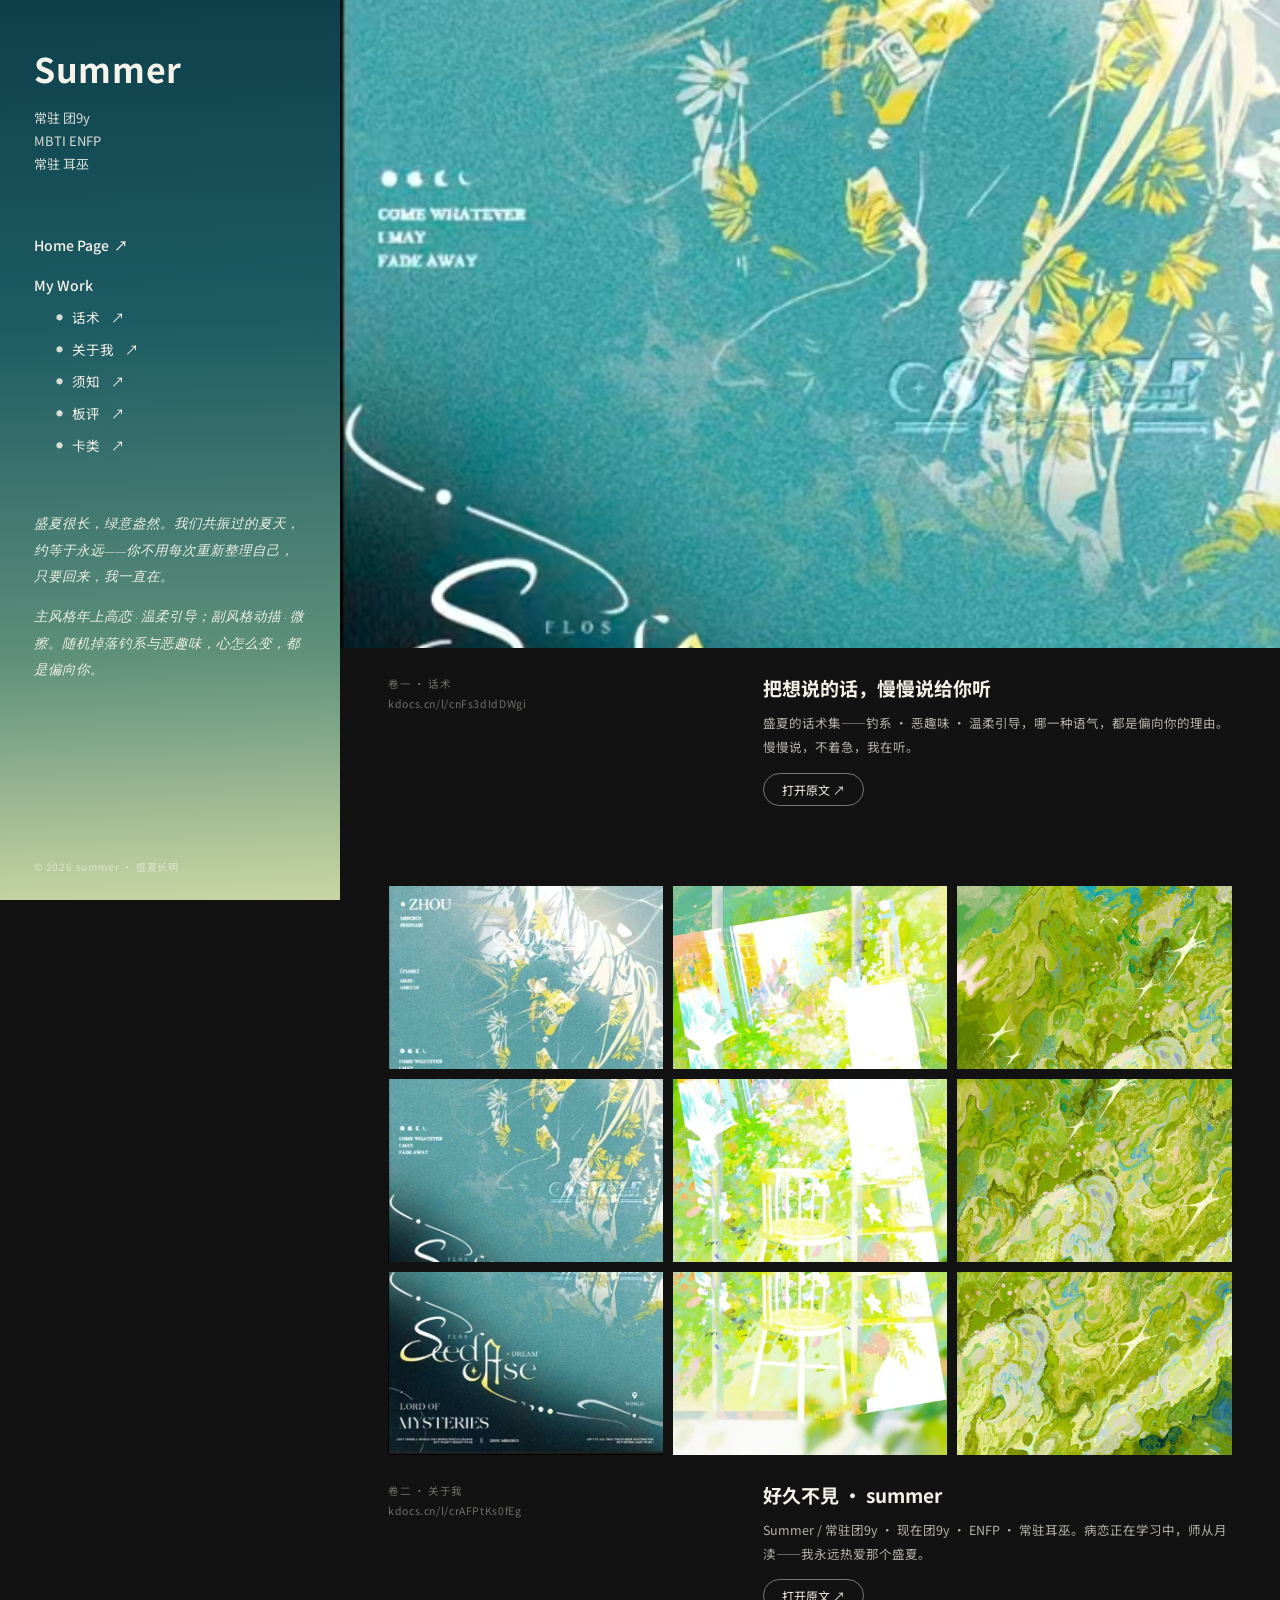
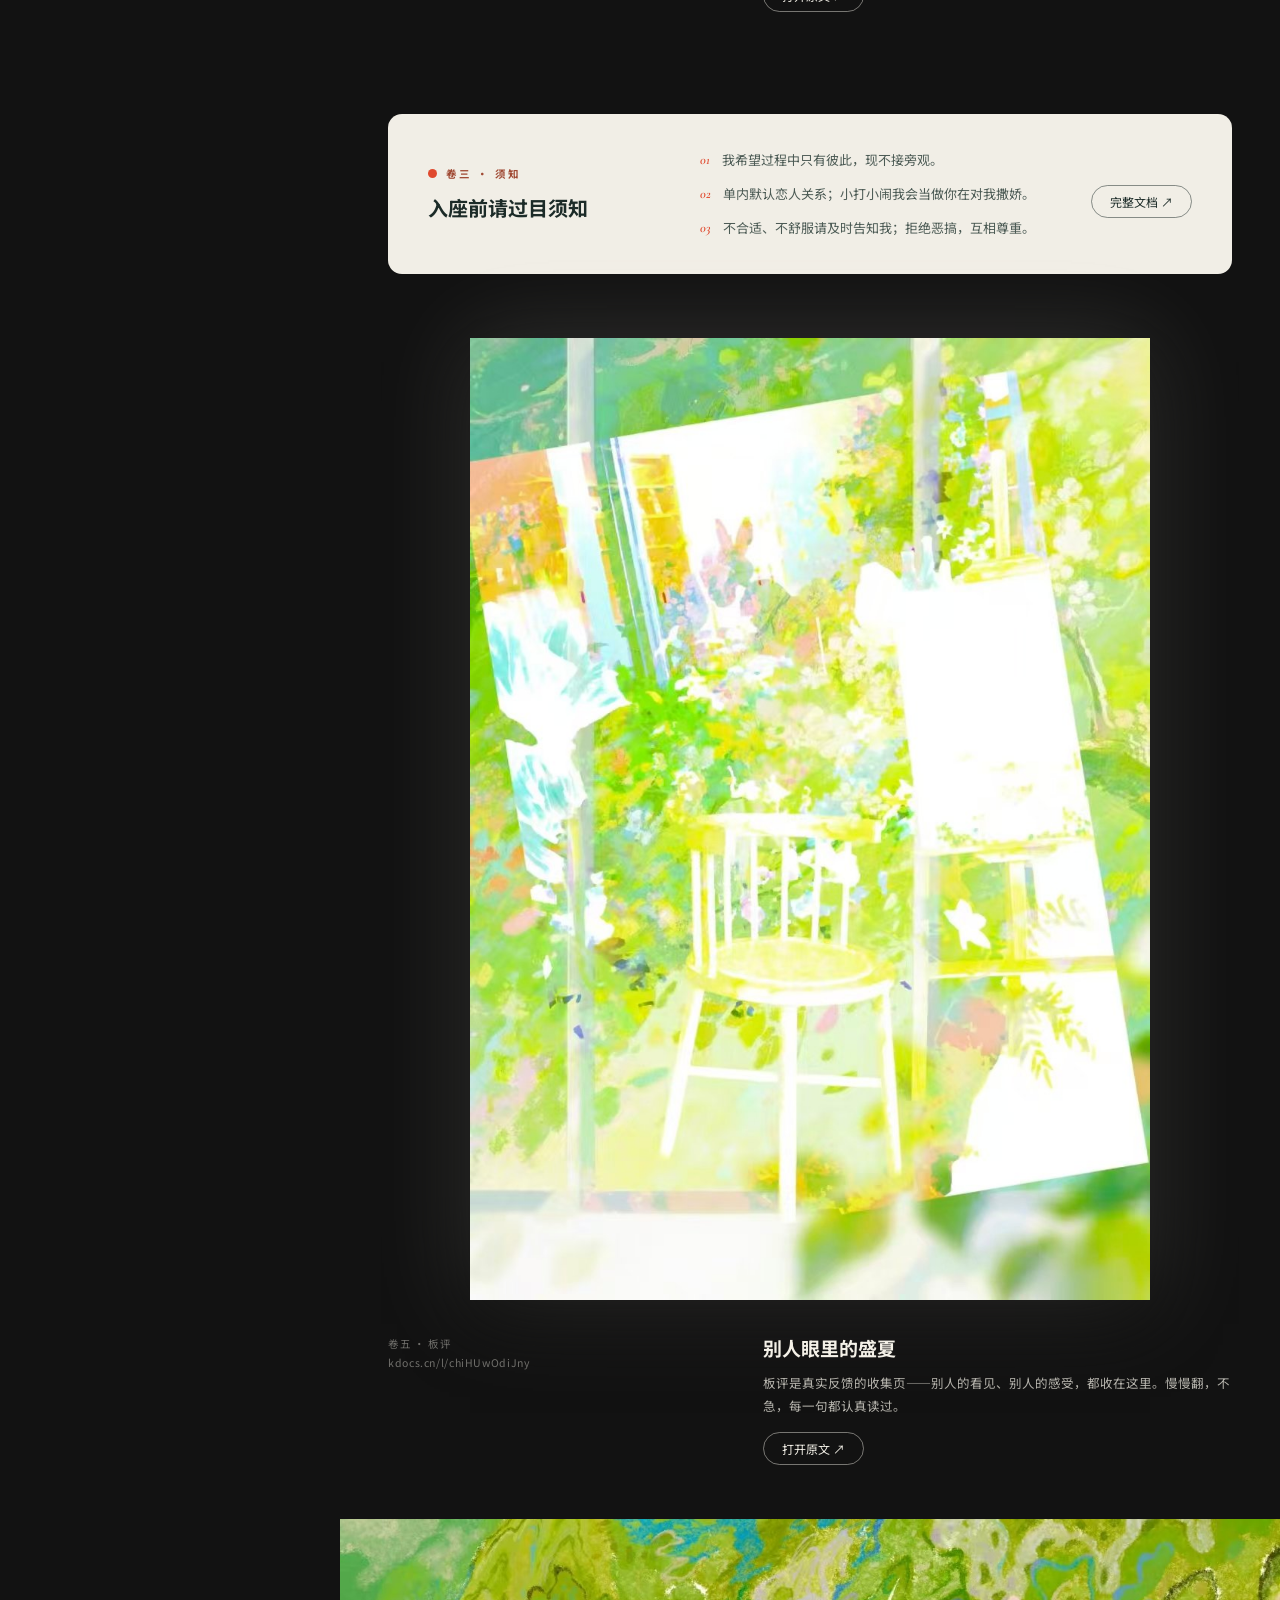
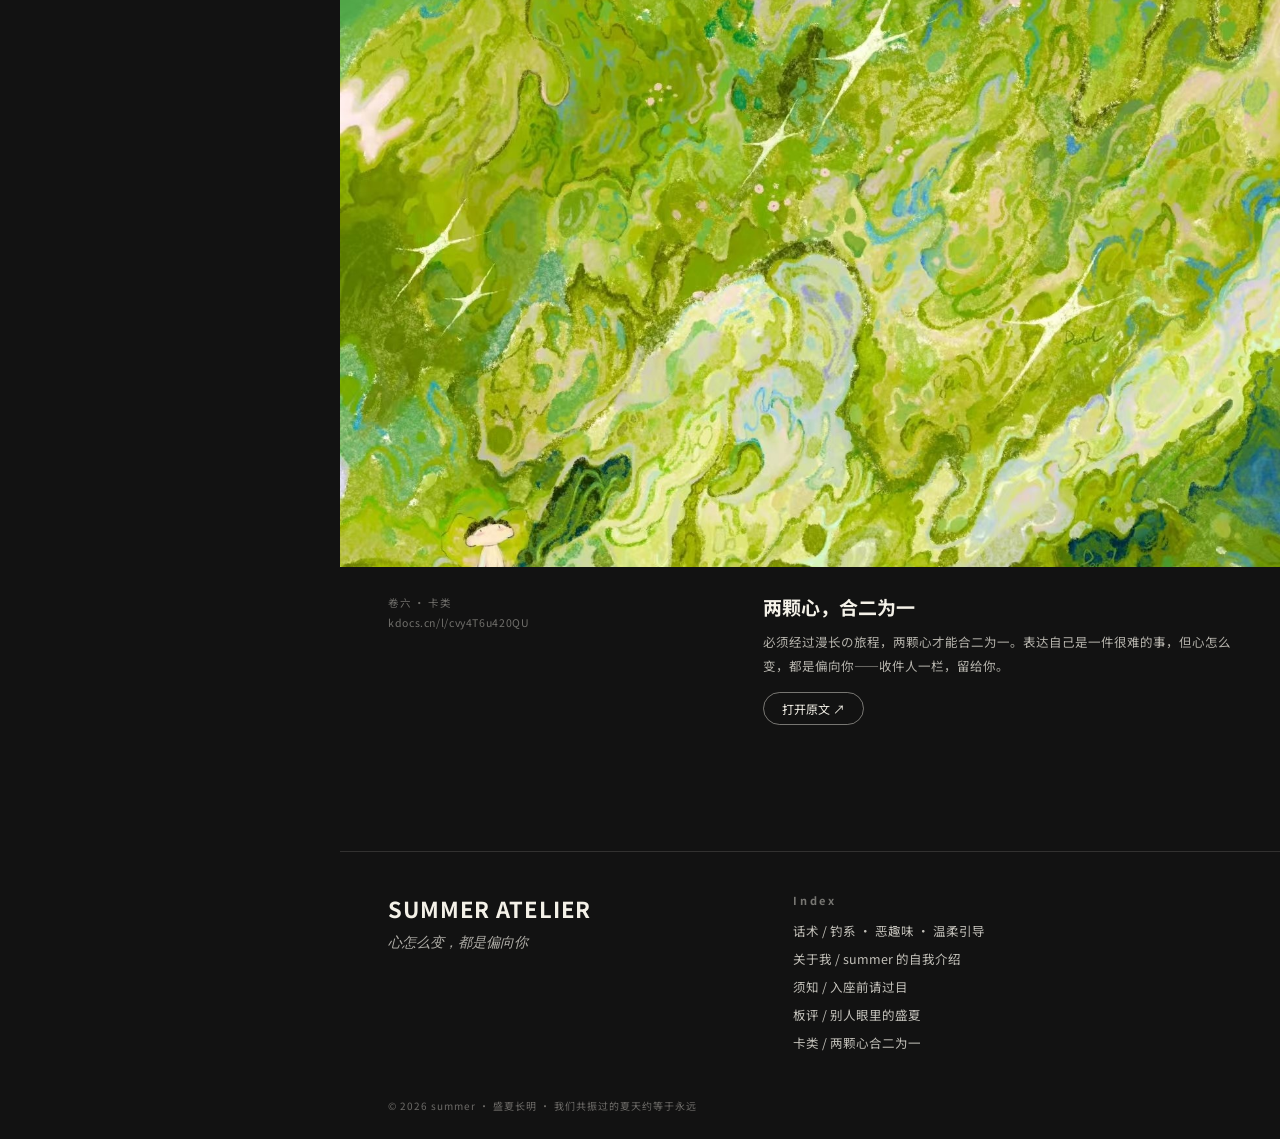
==== index.html @ 520aba04 "Summer Atelier 初版：参考 Leyang Zhang 作品集排版（渐变侧栏+My Work菜单+斜体自述 / 右侧全幅卷章+九宫网格+须知横幅+Index页脚），内容与图片沿用 summ" ====
<!DOCTYPE html>
<html lang="zh-CN">
<head>
<meta charset="UTF-8">
<meta name="viewport" content="width=device-width, initial-scale=1.0">
<title>Summer Atelier · 盛夏档案</title>
<meta name="description" content="summer 的盛夏档案 — 心怎么变，都是偏向你。我们共振过的夏天约等于永远。">
<link rel="preconnect" href="https://fonts.googleapis.com">
<link rel="preconnect" href="https://fonts.gstatic.com" crossorigin>
<link href="https://fonts.googleapis.com/css2?family=Cormorant+Garamond:ital,wght@0,500;0,600;1,500;1,600&family=Noto+Sans+SC:wght@400;500;700&display=swap" rel="stylesheet">
<link rel="icon" href="data:image/svg+xml,%3Csvg xmlns='http://www.w3.org/2000/svg' viewBox='0 0 64 64'%3E%3Crect width='64' height='64' rx='14' fill='%230d3f4a'/%3E%3Ctext x='32' y='44' font-family='Georgia' font-style='italic' font-size='34' fill='%23f4f1e8' text-anchor='middle'%3ES%3C/text%3E%3C/svg%3E">
<link rel="stylesheet" href="assets/style.css">
</head>
<body id="top">

  <!-- ══ 左侧渐变侧栏 ══ -->
  <aside class="side">
    <div class="side-top">
      <h1 class="name">Summer</h1>
      <p class="roles">常驻 团9y<br>MBTI ENFP<br>常驻 耳巫</p>
    </div>

    <nav class="menu">
      <a class="home" href="#top">Home Page <span>↗</span></a>
      <span class="mw">My Work</span>
      <a class="item" href="https://www.kdocs.cn/l/cnFs3dIdDWgi" target="_blank" rel="noopener"><i>●</i>话术 <span>↗</span></a>
      <a class="item" href="https://www.kdocs.cn/l/crAFPtKs0fEg" target="_blank" rel="noopener"><i>●</i>关于我 <span>↗</span></a>
      <a class="item" href="https://www.kdocs.cn/l/crAFPtKs0fEg" target="_blank" rel="noopener"><i>●</i>须知 <span>↗</span></a>
      <a class="item" href="https://www.kdocs.cn/l/chiHUwOdiJny" target="_blank" rel="noopener"><i>●</i>板评 <span>↗</span></a>
      <a class="item" href="https://www.kdocs.cn/l/cvy4T6u420QU" target="_blank" rel="noopener"><i>●</i>卡类 <span>↗</span></a>
    </nav>

    <div class="bio">
      <p>盛夏很长，绿意盎然。我们共振过的夏天，约等于永远——你不用每次重新整理自己，只要回来，我一直在。</p>
      <p>主风格年上高恋 · 温柔引导；副风格动描 · 微擦。随机掉落钓系与恶趣味，心怎么变，都是偏向你。</p>
    </div>

    <span class="copy">© 2026 summer · 盛夏长明</span>
  </aside>

  <!-- ══ 右侧卷章流 ══ -->
  <main class="stage">

    <!-- 卷一 · 话术 -->
    <section class="feature">
      <img class="wide" src="assets/img/seedcase.jpg" alt="Seed Case 青蓝海报">
      <div class="cap">
        <div class="cap-meta">卷一 · 话术<br>kdocs.cn/l/cnFs3dIdDWgi</div>
        <div class="cap-txt">
          <h2>把想说的话，慢慢说给你听</h2>
          <p>盛夏的话术集——钓系 · 恶趣味 · 温柔引导，哪一种语气，都是偏向你的理由。慢慢说，不着急，我在听。</p>
          <a class="go" href="https://www.kdocs.cn/l/cnFs3dIdDWgi" target="_blank" rel="noopener">打开原文 ↗</a>
        </div>
      </div>
    </section>

    <!-- 卷二 · 关于我（网格） -->
    <section class="grid-sec">
      <div class="grid">
        <img src="assets/img/s1.jpg" alt=""><img src="assets/img/c1.jpg" alt=""><img src="assets/img/g1.jpg" alt="">
        <img src="assets/img/s2.jpg" alt=""><img src="assets/img/c2.jpg" alt=""><img src="assets/img/g2.jpg" alt="">
        <img src="assets/img/s3.jpg" alt=""><img src="assets/img/c3.jpg" alt=""><img src="assets/img/g3.jpg" alt="">
      </div>
      <div class="cap">
        <div class="cap-meta">卷二 · 关于我<br>kdocs.cn/l/crAFPtKs0fEg</div>
        <div class="cap-txt">
          <h2>好久不見 · summer</h2>
          <p>Summer / 常驻团9y · 现在团9y · ENFP · 常驻耳巫。病恋正在学习中，师从月渎——我永远热爱那个盛夏。</p>
          <a class="go" href="https://www.kdocs.cn/l/crAFPtKs0fEg" target="_blank" rel="noopener">打开原文 ↗</a>
        </div>
      </div>
    </section>

    <!-- 卷三 · 须知 -->
    <section class="notice">
      <div class="n-head">
        <span class="lab"><i></i>卷三 · 须知</span>
        <h2>入座前请过目须知</h2>
      </div>
      <ol>
        <li>我希望过程中只有彼此，现不接旁观。</li>
        <li>单内默认恋人关系；小打小闹我会当做你在对我撒娇。</li>
        <li>不合适、不舒服请及时告知我；拒绝恶搞，互相尊重。</li>
      </ol>
      <a class="go dark" href="https://www.kdocs.cn/l/crAFPtKs0fEg" target="_blank" rel="noopener">完整文档 ↗</a>
    </section>

    <!-- 卷五 · 板评 -->
    <section class="feature">
      <img class="portrait" src="assets/img/summer-chair.jpg" alt="绿白椅子与花影">
      <div class="cap">
        <div class="cap-meta">卷五 · 板评<br>kdocs.cn/l/chiHUwOdiJny</div>
        <div class="cap-txt">
          <h2>别人眼里的盛夏</h2>
          <p>板评是真实反馈的收集页——别人的看见、别人的感受，都收在这里。慢慢翻，不急，每一句都认真读过。</p>
          <a class="go" href="https://www.kdocs.cn/l/chiHUwOdiJny" target="_blank" rel="noopener">打开原文 ↗</a>
        </div>
      </div>
    </section>

    <!-- 卷六 · 卡类 -->
    <section class="feature">
      <img class="wide" src="assets/img/green-marble.jpg" alt="盛夏长明 · 绿意纹样">
      <div class="cap">
        <div class="cap-meta">卷六 · 卡类<br>kdocs.cn/l/cvy4T6u420QU</div>
        <div class="cap-txt">
          <h2>两颗心，合二为一</h2>
          <p>必须经过漫长の旅程，两颗心才能合二为一。表达自己是一件很难的事，但心怎么变，都是偏向你——收件人一栏，留给你。</p>
          <a class="go" href="https://www.kdocs.cn/l/cvy4T6u420QU" target="_blank" rel="noopener">打开原文 ↗</a>
        </div>
      </div>
    </section>

    <!-- 页脚 Index -->
    <footer class="foot">
      <div class="f-left">
        <span class="f-brand">SUMMER ATELIER</span>
        <p>心怎么变，都是偏向你</p>
      </div>
      <div class="f-index">
        <b>Index</b>
        <a href="https://www.kdocs.cn/l/cnFs3dIdDWgi" target="_blank" rel="noopener">话术 / 钓系 · 恶趣味 · 温柔引导</a>
        <a href="https://www.kdocs.cn/l/crAFPtKs0fEg" target="_blank" rel="noopener">关于我 / summer 的自我介绍</a>
        <a href="https://www.kdocs.cn/l/crAFPtKs0fEg" target="_blank" rel="noopener">须知 / 入座前请过目</a>
        <a href="https://www.kdocs.cn/l/chiHUwOdiJny" target="_blank" rel="noopener">板评 / 别人眼里的盛夏</a>
        <a href="https://www.kdocs.cn/l/cvy4T6u420QU" target="_blank" rel="noopener">卡类 / 两颗心合二为一</a>
      </div>
    </footer>
    <div class="foot-end">© 2026 summer · 盛夏长明 · 我们共振过的夏天约等于永远</div>

  </main>

</body>
</html>
---- assets/style.css ----
/* ── Summer Atelier · 侧栏 + 卷章流 ─────────────────────── */
:root{
  --ink:#1c2b28;
  --paper:#f1eee6;
  --teal-9:#0c3f4c;
  --coral:#e0492e;
  --cream:#f4f1e8;
  --sans:'Noto Sans SC',-apple-system,'PingFang SC',sans-serif;
  --serif:'Cormorant Garamond','Noto Serif SC','Songti SC',serif;
}
*{margin:0;padding:0;box-sizing:border-box}
html{scroll-behavior:smooth}
body{font-family:var(--sans);background:#121212;color:var(--cream);-webkit-font-smoothing:antialiased}
img{display:block;max-width:100%}
a{color:inherit;text-decoration:none}

/* ══ 左侧渐变侧栏 ══ */
.side{
  position:fixed;inset:0 auto 0 0;width:340px;z-index:50;
  background:linear-gradient(178deg,#0d3f4a 0%,#1e5c64 36%,#5d8f7a 72%,#c9d6a3 100%);
  display:flex;flex-direction:column;
  padding:44px 34px 26px;color:#f6f3ea;
  overflow-y:auto;
}
.name{font-size:34px;font-weight:700;letter-spacing:.02em}
.roles{margin-top:14px;font-size:13px;line-height:1.75;color:rgba(246,243,234,.88)}

.menu{margin-top:60px;display:flex;flex-direction:column;gap:12px}
.menu .home{font-size:14px;font-weight:500}
.menu .mw{margin-top:8px;font-size:14px;font-weight:500}
.menu .item{display:flex;align-items:center;gap:9px;padding-left:22px;font-size:13.5px}
.menu .item i{font-size:7px;color:rgba(246,243,234,.85);font-style:normal}
.menu a span{margin-left:2px;transition:transform .2s}
.menu a:hover span{transform:translate(3px,-3px)}
.menu a:hover{text-decoration:underline;text-underline-offset:4px}

.bio{margin-top:56px;font-family:var(--serif);font-style:italic;
  font-size:13.5px;line-height:1.95;color:rgba(250,248,240,.92)}
.bio p+p{margin-top:14px}

.copy{margin-top:auto;padding-top:40px;font-size:10px;letter-spacing:.08em;color:rgba(246,243,234,.62)}

/* ══ 右侧卷章流 ══ */
.stage{margin-left:340px;min-height:100vh}

.feature{padding-bottom:8px}
.feature .wide{width:100%;height:72vh;object-fit:cover}
.feature .portrait{
  width:min(680px,82%);margin:64px auto 8px;
  box-shadow:0 0 90px rgba(244,241,232,.16),0 24px 60px rgba(0,0,0,.6);
}
.cap{
  display:grid;grid-template-columns:1fr 1.4fr;gap:40px;align-items:start;
  padding:26px 48px 46px;
}
.cap-meta{font-size:10.5px;line-height:1.9;letter-spacing:.06em;color:rgba(244,241,232,.42)}
.cap-txt h2{font-size:19px;font-weight:700;margin-bottom:10px}
.cap-txt p{font-size:12.5px;line-height:1.9;color:rgba(244,241,232,.72);max-width:560px}
.go{
  display:inline-block;margin-top:14px;font-size:12px;color:var(--cream);
  border:1px solid rgba(244,241,232,.45);border-radius:999px;padding:7px 18px;
  transition:all .25s;
}
.go:hover{background:var(--cream);color:#121212;border-color:var(--cream)}
.go.dark{color:#1c2b28;border-color:rgba(28,43,40,.5)}
.go.dark:hover{background:#1c2b28;color:var(--cream);border-color:#1c2b28}

/* 网格区 */
.grid-sec{padding-top:26px}
.grid{
  display:grid;grid-template-columns:repeat(3,1fr);gap:10px;
  padding:0 48px;
}
.grid img{width:100%;aspect-ratio:3/2;object-fit:cover;background:#000;
  transition:transform .3s,box-shadow .3s}
.grid img:hover{transform:scale(1.02);box-shadow:0 14px 34px rgba(0,0,0,.5)}

/* 须知米色横幅 */
.notice{
  margin:56px 48px;background:var(--paper);color:var(--ink);
  border-radius:14px;padding:34px 40px;
  display:grid;grid-template-columns:1fr 1.5fr auto;gap:36px;align-items:center;
}
.n-head .lab{display:flex;align-items:center;gap:9px;font-size:10.5px;letter-spacing:.22em;color:#a04a34;font-weight:700}
.n-head .lab i{width:9px;height:9px;border-radius:50%;background:var(--coral)}
.n-head h2{margin-top:12px;font-size:20px;font-weight:700}
.notice ol{list-style:none;counter-reset:n}
.notice li{
  counter-increment:n;font-size:13px;line-height:1.85;color:#4b5a54;
  display:flex;gap:12px;
}
.notice li+li{margin-top:10px}
.notice li::before{
  content:counter(n,decimal-leading-zero);
  font-family:var(--serif);font-style:italic;color:var(--coral);font-weight:600;
}

/* 页脚 */
.foot{
  margin-top:72px;padding:40px 48px 30px;border-top:1px solid rgba(244,241,232,.14);
  display:grid;grid-template-columns:1fr 1.2fr;gap:40px;
}
.f-brand{font-size:22px;font-weight:700;letter-spacing:.04em}
.f-left p{margin-top:10px;font-family:var(--serif);font-style:italic;font-size:14px;color:rgba(244,241,232,.7)}
.f-index{display:flex;flex-direction:column;gap:9px}
.f-index b{font-size:11px;letter-spacing:.24em;color:rgba(244,241,232,.45);margin-bottom:4px}
.f-index a{font-size:12.5px;color:rgba(244,241,232,.78)}
.f-index a:hover{color:#fff;text-decoration:underline;text-underline-offset:4px}
.foot-end{
  padding:16px 48px 26px;font-size:10px;letter-spacing:.1em;color:rgba(244,241,232,.4);
}

/* 入场动画 */
@keyframes rise{from{opacity:0;transform:translateY(18px)}to{opacity:1;transform:none}}
.feature,.grid-sec,.notice{animation:rise .7s cubic-bezier(.2,.7,.3,1) both}
.feature:nth-of-type(2),.grid-sec{animation-delay:.08s}
.feature:nth-of-type(4){animation-delay:.12s}
.feature:nth-of-type(5){animation-delay:.16s}
@media (prefers-reduced-motion:reduce){
  .feature,.grid-sec,.notice{animation:none}
}

/* ══ 响应式 ══ */
@media (max-width:1060px){
  .cap{grid-template-columns:1fr;gap:14px;padding:22px 24px 38px}
  .grid{padding:0 24px}
  .notice{grid-template-columns:1fr;gap:20px;margin:44px 24px}
  .foot{grid-template-columns:1fr;gap:26px;padding:32px 24px 22px}
  .foot-end{padding:14px 24px 24px}
}
@media (max-width:760px){
  .side{
    position:static;width:auto;padding:34px 24px 28px;
  }
  .menu{margin-top:36px}
  .bio{margin-top:32px}
  .copy{padding-top:26px}
  .stage{margin-left:0}
  .feature .wide{height:52vh}
  .grid{grid-template-columns:repeat(2,1fr)}
  .feature .portrait{width:88%}
}
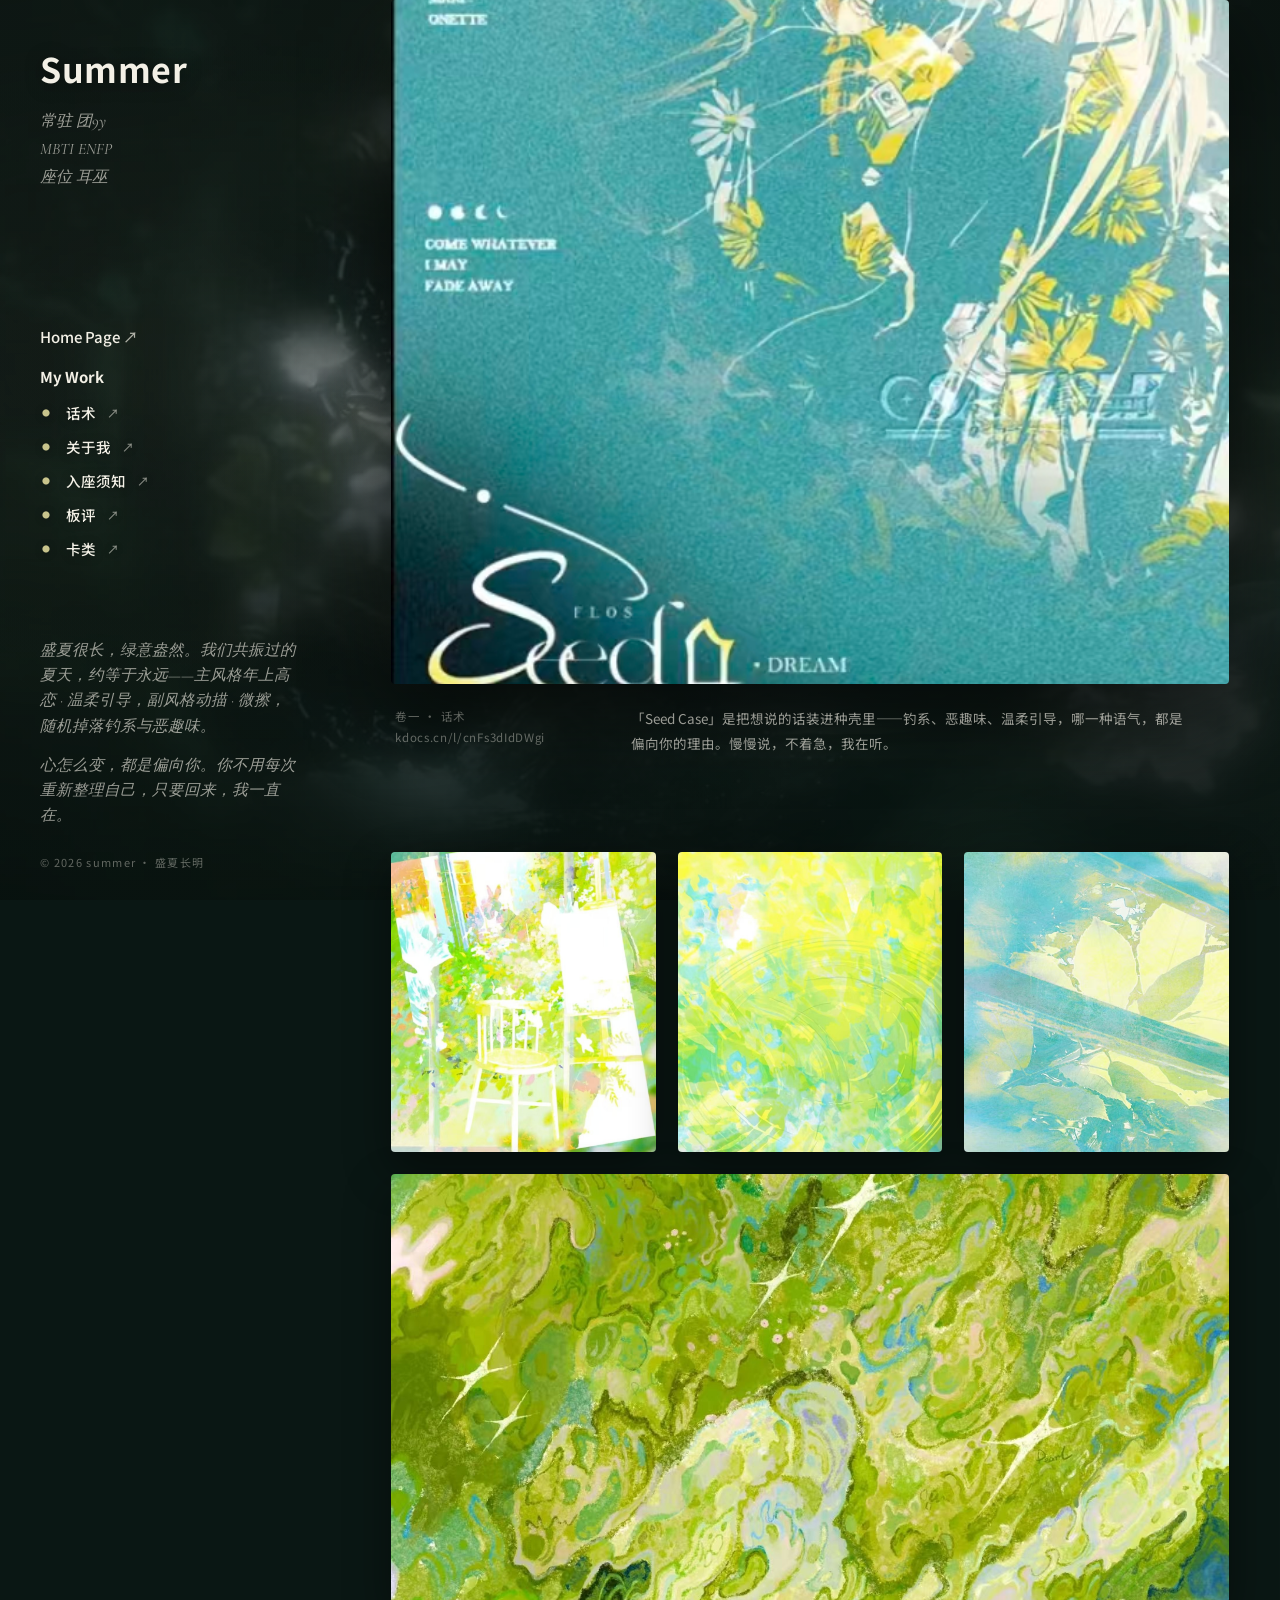
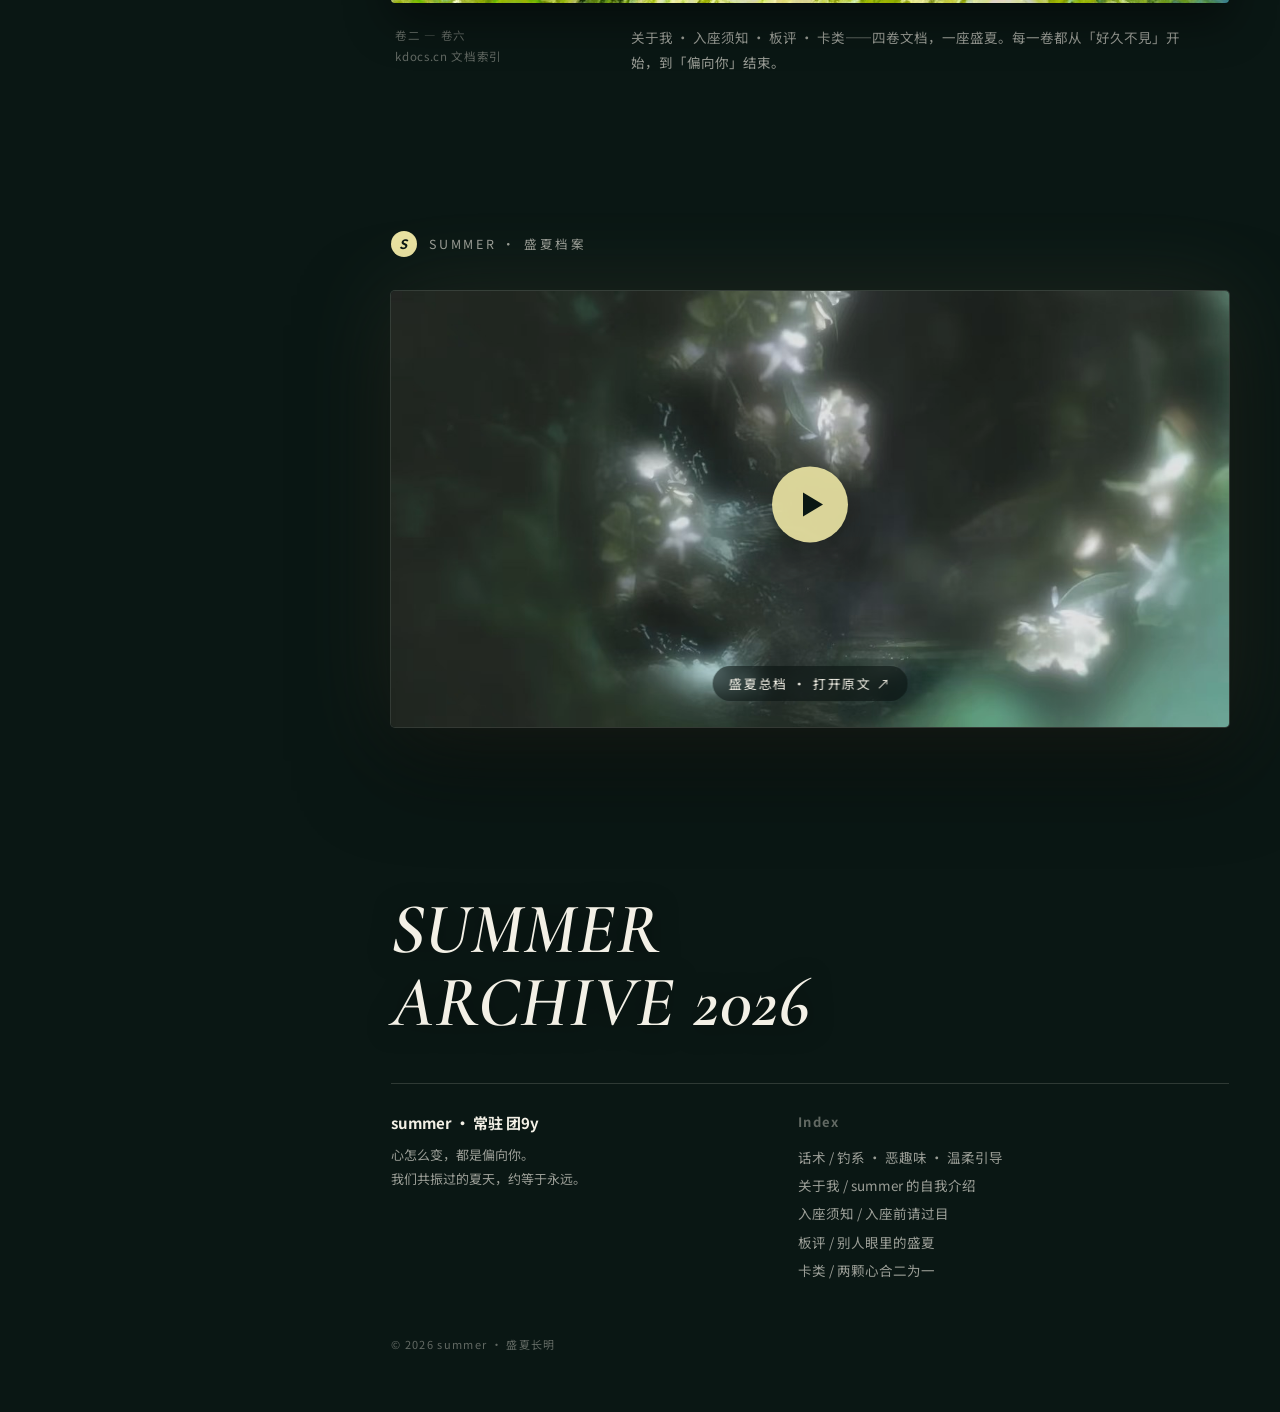
==== commit 8c7faa2d: "v2: 严格参考 Leyang Zhang 排版重构 — 暗色花影做整页底图 + 三段式作品集布局" ====
--- a/index.html
+++ b/index.html
@@ -3,21 +3,21 @@
 <head>
 <meta charset="UTF-8">
 <meta name="viewport" content="width=device-width, initial-scale=1.0">
-<title>Summer Atelier · 盛夏档案</title>
+<title>Summer · 盛夏档案</title>
 <meta name="description" content="summer 的盛夏档案 — 心怎么变，都是偏向你。我们共振过的夏天约等于永远。">
 <link rel="preconnect" href="https://fonts.googleapis.com">
 <link rel="preconnect" href="https://fonts.gstatic.com" crossorigin>
 <link href="https://fonts.googleapis.com/css2?family=Cormorant+Garamond:ital,wght@0,500;0,600;1,500;1,600&family=Noto+Sans+SC:wght@400;500;700&display=swap" rel="stylesheet">
 <link rel="icon" href="data:image/svg+xml,%3Csvg xmlns='http://www.w3.org/2000/svg' viewBox='0 0 64 64'%3E%3Crect width='64' height='64' rx='14' fill='%230d3f4a'/%3E%3Ctext x='32' y='44' font-family='Georgia' font-style='italic' font-size='34' fill='%23f4f1e8' text-anchor='middle'%3ES%3C/text%3E%3C/svg%3E">
-<link rel="stylesheet" href="assets/style.css">
+<link rel="stylesheet" href="assets/v2/style.css">
 </head>
 <body id="top">
 
-  <!-- ══ 左侧渐变侧栏 ══ -->
+  <!-- ══ 左侧固定侧栏（透明，暗底图透出） ══ -->
   <aside class="side">
     <div class="side-top">
       <h1 class="name">Summer</h1>
-      <p class="roles">常驻 团9y<br>MBTI ENFP<br>常驻 耳巫</p>
+      <p class="roles">常驻 团9y<br>MBTI ENFP<br>座位 耳巫</p>
     </div>
 
     <nav class="menu">
@@ -25,108 +25,92 @@
       <span class="mw">My Work</span>
       <a class="item" href="https://www.kdocs.cn/l/cnFs3dIdDWgi" target="_blank" rel="noopener"><i>●</i>话术 <span>↗</span></a>
       <a class="item" href="https://www.kdocs.cn/l/crAFPtKs0fEg" target="_blank" rel="noopener"><i>●</i>关于我 <span>↗</span></a>
-      <a class="item" href="https://www.kdocs.cn/l/crAFPtKs0fEg" target="_blank" rel="noopener"><i>●</i>须知 <span>↗</span></a>
+      <a class="item" href="https://www.kdocs.cn/l/crAFPtKs0fEg" target="_blank" rel="noopener"><i>●</i>入座须知 <span>↗</span></a>
       <a class="item" href="https://www.kdocs.cn/l/chiHUwOdiJny" target="_blank" rel="noopener"><i>●</i>板评 <span>↗</span></a>
       <a class="item" href="https://www.kdocs.cn/l/cvy4T6u420QU" target="_blank" rel="noopener"><i>●</i>卡类 <span>↗</span></a>
     </nav>
 
     <div class="bio">
-      <p>盛夏很长，绿意盎然。我们共振过的夏天，约等于永远——你不用每次重新整理自己，只要回来，我一直在。</p>
-      <p>主风格年上高恋 · 温柔引导；副风格动描 · 微擦。随机掉落钓系与恶趣味，心怎么变，都是偏向你。</p>
+      <p>盛夏很长，绿意盎然。我们共振过的夏天，约等于永远——主风格年上高恋 · 温柔引导，副风格动描 · 微擦，随机掉落钓系与恶趣味。</p>
+      <p>心怎么变，都是偏向你。你不用每次重新整理自己，只要回来，我一直在。</p>
     </div>
 
     <span class="copy">© 2026 summer · 盛夏长明</span>
   </aside>
 
-  <!-- ══ 右侧卷章流 ══ -->
+  <!-- ══ 右侧主舞台 ══ -->
   <main class="stage">
 
-    <!-- 卷一 · 话术 -->
-    <section class="feature">
-      <img class="wide" src="assets/img/seedcase.jpg" alt="Seed Case 青蓝海报">
+    <!-- ① 刊头大卡（参考①：大作品卡 + 下方左右说明行） -->
+    <section class="feature" id="work-1">
+      <a class="frame" href="https://www.kdocs.cn/l/cnFs3dIdDWgi" target="_blank" rel="noopener">
+        <img src="assets/v2/seedcase.jpg" alt="Seed Case · 青蓝海报">
+      </a>
       <div class="cap">
-        <div class="cap-meta">卷一 · 话术<br>kdocs.cn/l/cnFs3dIdDWgi</div>
+        <div class="cap-meta">卷一 · 话术<br><span>kdocs.cn/l/cnFs3dIdDWgi</span></div>
         <div class="cap-txt">
-          <h2>把想说的话，慢慢说给你听</h2>
-          <p>盛夏的话术集——钓系 · 恶趣味 · 温柔引导，哪一种语气，都是偏向你的理由。慢慢说，不着急，我在听。</p>
-          <a class="go" href="https://www.kdocs.cn/l/cnFs3dIdDWgi" target="_blank" rel="noopener">打开原文 ↗</a>
+          <p>「Seed Case」是把想说的话装进种壳里——钓系、恶趣味、温柔引导，哪一种语气，都是偏向你的理由。慢慢说，不着急，我在听。</p>
         </div>
       </div>
     </section>
 
-    <!-- 卷二 · 关于我（网格） -->
-    <section class="grid-sec">
+    <!-- ② 密集网格（参考②：三列作品墙 + 通栏宽幅） -->
+    <section class="wall" id="work-2">
       <div class="grid">
-        <img src="assets/img/s1.jpg" alt=""><img src="assets/img/c1.jpg" alt=""><img src="assets/img/g1.jpg" alt="">
-        <img src="assets/img/s2.jpg" alt=""><img src="assets/img/c2.jpg" alt=""><img src="assets/img/g2.jpg" alt="">
-        <img src="assets/img/s3.jpg" alt=""><img src="assets/img/c3.jpg" alt=""><img src="assets/img/g3.jpg" alt="">
+        <a class="tile" href="https://www.kdocs.cn/l/crAFPtKs0fEg" target="_blank" rel="noopener">
+          <img src="assets/v2/chair.jpg" alt="白椅与花影">
+          <span class="tag">卷二 · 关于我 ↗</span>
+        </a>
+        <a class="tile" href="https://www.kdocs.cn/l/crAFPtKs0fEg" target="_blank" rel="noopener">
+          <img src="assets/v2/watercolor.jpg" alt="黄绿水色">
+          <span class="tag">卷三 · 入座须知 ↗</span>
+        </a>
+        <a class="tile" href="https://www.kdocs.cn/l/chiHUwOdiJny" target="_blank" rel="noopener">
+          <img src="assets/v2/leaves.jpg" alt="青叶光影">
+          <span class="tag">卷五 · 板评 ↗</span>
+        </a>
+        <a class="tile wide" href="https://www.kdocs.cn/l/cvy4T6u420QU" target="_blank" rel="noopener">
+          <img src="assets/v2/marble.jpg" alt="盛夏长明 · 绿意纹样">
+          <span class="tag">卷六 · 卡类 ↗</span>
+        </a>
       </div>
       <div class="cap">
-        <div class="cap-meta">卷二 · 关于我<br>kdocs.cn/l/crAFPtKs0fEg</div>
+        <div class="cap-meta">卷二 — 卷六<br><span>kdocs.cn 文档索引</span></div>
         <div class="cap-txt">
-          <h2>好久不見 · summer</h2>
-          <p>Summer / 常驻团9y · 现在团9y · ENFP · 常驻耳巫。病恋正在学习中，师从月渎——我永远热爱那个盛夏。</p>
-          <a class="go" href="https://www.kdocs.cn/l/crAFPtKs0fEg" target="_blank" rel="noopener">打开原文 ↗</a>
+          <p>关于我 · 入座须知 · 板评 · 卡类——四卷文档，一座盛夏。每一卷都从「好久不見」开始，到「偏向你」结束。</p>
         </div>
       </div>
     </section>
 
-    <!-- 卷三 · 须知 -->
-    <section class="notice">
-      <div class="n-head">
-        <span class="lab"><i></i>卷三 · 须知</span>
-        <h2>入座前请过目须知</h2>
-      </div>
-      <ol>
-        <li>我希望过程中只有彼此，现不接旁观。</li>
-        <li>单内默认恋人关系；小打小闹我会当做你在对我撒娇。</li>
-        <li>不合适、不舒服请及时告知我；拒绝恶搞，互相尊重。</li>
-      </ol>
-      <a class="go dark" href="https://www.kdocs.cn/l/crAFPtKs0fEg" target="_blank" rel="noopener">完整文档 ↗</a>
+    <!-- ③ 暗色档案带（参考③：暗底 + 居中媒体卡 + 底部 Index） -->
+    <section class="reel" id="work-3">
+      <div class="reel-head"><i class="dot"></i>SUMMER · 盛夏档案</div>
+      <a class="player" href="https://www.kdocs.cn/l/crAFPtKs0fEg" target="_blank" rel="noopener">
+        <img src="assets/v2/dark-bloom.jpg" alt="暗夜花影">
+        <span class="play"><b></b></span>
+        <span class="reel-name">盛夏总档 · 打开原文 ↗</span>
+      </a>
     </section>
 
-    <!-- 卷五 · 板评 -->
-    <section class="feature">
-      <img class="portrait" src="assets/img/summer-chair.jpg" alt="绿白椅子与花影">
-      <div class="cap">
-        <div class="cap-meta">卷五 · 板评<br>kdocs.cn/l/chiHUwOdiJny</div>
-        <div class="cap-txt">
-          <h2>别人眼里的盛夏</h2>
-          <p>板评是真实反馈的收集页——别人的看见、别人的感受，都收在这里。慢慢翻，不急，每一句都认真读过。</p>
-          <a class="go" href="https://www.kdocs.cn/l/chiHUwOdiJny" target="_blank" rel="noopener">打开原文 ↗</a>
+    <!-- ④ 页脚（参考③底部：大斜体标题 + 左信息右 Index） -->
+    <footer class="foot">
+      <h2 class="f-title">SUMMER<br>ARCHIVE 2026</h2>
+      <div class="f-cols">
+        <div class="f-left">
+          <b>summer · 常驻 团9y</b>
+          <p>心怎么变，都是偏向你。<br>我们共振过的夏天，约等于永远。</p>
+        </div>
+        <div class="f-index">
+          <b>Index</b>
+          <a href="https://www.kdocs.cn/l/cnFs3dIdDWgi" target="_blank" rel="noopener">话术 / 钓系 · 恶趣味 · 温柔引导</a>
+          <a href="https://www.kdocs.cn/l/crAFPtKs0fEg" target="_blank" rel="noopener">关于我 / summer 的自我介绍</a>
+          <a href="https://www.kdocs.cn/l/crAFPtKs0fEg" target="_blank" rel="noopener">入座须知 / 入座前请过目</a>
+          <a href="https://www.kdocs.cn/l/chiHUwOdiJny" target="_blank" rel="noopener">板评 / 别人眼里的盛夏</a>
+          <a href="https://www.kdocs.cn/l/cvy4T6u420QU" target="_blank" rel="noopener">卡类 / 两颗心合二为一</a>
         </div>
       </div>
-    </section>
-
-    <!-- 卷六 · 卡类 -->
-    <section class="feature">
-      <img class="wide" src="assets/img/green-marble.jpg" alt="盛夏长明 · 绿意纹样">
-      <div class="cap">
-        <div class="cap-meta">卷六 · 卡类<br>kdocs.cn/l/cvy4T6u420QU</div>
-        <div class="cap-txt">
-          <h2>两颗心，合二为一</h2>
-          <p>必须经过漫长の旅程，两颗心才能合二为一。表达自己是一件很难的事，但心怎么变，都是偏向你——收件人一栏，留给你。</p>
-          <a class="go" href="https://www.kdocs.cn/l/cvy4T6u420QU" target="_blank" rel="noopener">打开原文 ↗</a>
-        </div>
-      </div>
-    </section>
-
-    <!-- 页脚 Index -->
-    <footer class="foot">
-      <div class="f-left">
-        <span class="f-brand">SUMMER ATELIER</span>
-        <p>心怎么变，都是偏向你</p>
-      </div>
-      <div class="f-index">
-        <b>Index</b>
-        <a href="https://www.kdocs.cn/l/cnFs3dIdDWgi" target="_blank" rel="noopener">话术 / 钓系 · 恶趣味 · 温柔引导</a>
-        <a href="https://www.kdocs.cn/l/crAFPtKs0fEg" target="_blank" rel="noopener">关于我 / summer 的自我介绍</a>
-        <a href="https://www.kdocs.cn/l/crAFPtKs0fEg" target="_blank" rel="noopener">须知 / 入座前请过目</a>
-        <a href="https://www.kdocs.cn/l/chiHUwOdiJny" target="_blank" rel="noopener">板评 / 别人眼里的盛夏</a>
-        <a href="https://www.kdocs.cn/l/cvy4T6u420QU" target="_blank" rel="noopener">卡类 / 两颗心合二为一</a>
-      </div>
+      <div class="foot-end">© 2026 summer · 盛夏长明</div>
     </footer>
-    <div class="foot-end">© 2026 summer · 盛夏长明 · 我们共振过的夏天约等于永远</div>
 
   </main>
 
--- a/assets/v2/style.css
+++ b/assets/v2/style.css
@@ -0,0 +1,315 @@
+/* ═══════════════════════════════════════════════════════
+   Summer Atelier v2 — 参考 Leyang Zhang 作品集排版
+   暗色花影做整页底图 · 左侧固定栏 + 右侧三段式内容
+   ═══════════════════════════════════════════════════════ */
+
+:root{
+  --side-w: 340px;
+  --ink: #f3f0e6;
+  --ink-dim: rgba(243,240,230,.62);
+  --ink-faint: rgba(243,240,230,.38);
+  --gold: #e9e2a2;
+  --teal: #9fd8c9;
+  --card-radius: 4px;
+}
+
+*{ margin:0; padding:0; box-sizing:border-box; }
+html{ scroll-behavior:smooth; }
+
+body{
+  font-family:'Noto Sans SC', sans-serif;
+  color:var(--ink);
+  background:#0a1714;
+  min-height:100vh;
+}
+
+/* ── 暗色底图：整页固定背景 + 深色遮罩（"暗的做底图"） ── */
+body::before{
+  content:"";
+  position:fixed;
+  inset:0;
+  z-index:-2;
+  background:url("dark-bloom.jpg") center / cover no-repeat;
+}
+body::after{
+  content:"";
+  position:fixed;
+  inset:0;
+  z-index:-1;
+  background:
+    radial-gradient(120% 90% at 18% 40%, rgba(6,18,15,.28) 0%, rgba(6,18,15,.62) 62%, rgba(4,12,10,.82) 100%),
+    linear-gradient(180deg, rgba(5,14,12,.46) 0%, rgba(5,14,12,.38) 45%, rgba(4,11,9,.72) 100%);
+}
+
+/* ══ 左侧固定侧栏 ══ */
+.side{
+  position:fixed;
+  top:0; left:0; bottom:0;
+  width:var(--side-w);
+  padding:44px 40px 30px;
+  display:flex;
+  flex-direction:column;
+  z-index:20;
+}
+.name{
+  font-family:'Noto Sans SC', sans-serif;
+  font-size:34px;
+  font-weight:700;
+  letter-spacing:.5px;
+  margin-bottom:14px;
+  text-shadow:0 2px 18px rgba(0,0,0,.45);
+}
+.roles{
+  font-size:13.5px;
+  line-height:1.75;
+  color:var(--ink-dim);
+  font-style:italic;
+  font-family:'Cormorant Garamond', serif;
+  font-size:16px;
+}
+.menu{ margin-top:15vh; display:flex; flex-direction:column; gap:9px; }
+.menu .home{
+  color:var(--ink);
+  text-decoration:none;
+  font-size:15px;
+  font-weight:500;
+  margin-bottom:10px;
+  width:fit-content;
+}
+.menu .home span{ opacity:.7; transition:.25s; }
+.menu .home:hover span{ transform:translate(3px,-3px); }
+.menu .mw{ font-size:15px; font-weight:700; margin-bottom:4px; }
+.menu .item{
+  display:flex; align-items:center; gap:11px;
+  color:var(--ink);
+  text-decoration:none;
+  font-size:14.5px;
+  font-weight:500;
+  padding:2px 0 2px 26px;
+  position:relative;
+  width:fit-content;
+  text-shadow:0 1px 10px rgba(0,0,0,.4);
+}
+.menu .item i{
+  position:absolute; left:2px;
+  font-size:8px; font-style:normal;
+  color:var(--gold);
+  opacity:.85;
+}
+.menu .item span{ opacity:.55; font-size:12px; transition:.25s; }
+.menu .item:hover span{ transform:translate(3px,-3px); opacity:1; }
+.menu .item:hover{ color:var(--gold); }
+
+.bio{
+  margin-top:auto;
+  padding-top:40px;
+  font-family:'Cormorant Garamond', serif;
+  font-style:italic;
+  font-size:15.5px;
+  line-height:1.62;
+  color:var(--ink-dim);
+  display:flex; flex-direction:column; gap:14px;
+}
+.copy{ margin-top:26px; font-size:11px; letter-spacing:.12em; color:var(--ink-faint); }
+
+/* ══ 右侧主舞台 ══ */
+.stage{
+  margin-left:var(--side-w);
+  padding:0 4vw 60px;
+  min-height:100vh;
+  display:flex;
+  flex-direction:column;
+  gap:96px;
+}
+
+/* 大卡通用 */
+.frame{
+  display:block;
+  overflow:hidden;
+  border-radius:var(--card-radius);
+  box-shadow:0 30px 80px rgba(0,0,0,.55);
+}
+.frame img{ width:100%; height:100%; object-fit:cover; display:block; transition:transform 1.1s cubic-bezier(.2,.7,.2,1); }
+.frame:hover img{ transform:scale(1.025); }
+
+/* ── ① 刊头大卡 ── */
+.feature{ padding-top:0; }
+.feature .frame{ height:76vh; min-height:480px; }
+.cap{
+  display:grid;
+  grid-template-columns:200px 1fr;
+  gap:36px;
+  padding:22px 4px 0;
+  max-width:980px;
+}
+.cap-meta{
+  font-size:11.5px;
+  line-height:1.8;
+  letter-spacing:.06em;
+  color:var(--ink-faint);
+}
+.cap-meta span{ color:var(--ink-faint); }
+.cap-txt p{
+  font-size:13.5px;
+  line-height:1.85;
+  color:var(--ink-dim);
+  max-width:560px;
+}
+
+/* ── ② 密集网格 ── */
+.wall .grid{
+  display:grid;
+  grid-template-columns:repeat(3, 1fr);
+  gap:22px;
+}
+.tile{
+  position:relative;
+  display:block;
+  overflow:hidden;
+  border-radius:var(--card-radius);
+  aspect-ratio:3 / 3.4;
+  box-shadow:0 18px 46px rgba(0,0,0,.45);
+}
+.tile img{
+  width:100%; height:100%;
+  object-fit:cover; display:block;
+  transition:transform .9s cubic-bezier(.2,.7,.2,1);
+}
+.tile:hover img{ transform:scale(1.05); }
+.tile .tag{
+  position:absolute;
+  left:14px; bottom:14px;
+  padding:7px 13px;
+  font-size:12px;
+  letter-spacing:.05em;
+  color:var(--ink);
+  background:rgba(8,18,15,.62);
+  backdrop-filter:blur(6px);
+  border-radius:99px;
+  opacity:0;
+  transform:translateY(8px);
+  transition:.35s;
+}
+.tile:hover .tag{ opacity:1; transform:translateY(0); }
+.tile.wide{ grid-column:1 / -1; aspect-ratio:16 / 8.2; }
+
+/* ── ③ 暗色档案带 ── */
+.reel{
+  padding:60px 0 70px;
+}
+.reel-head{
+  display:flex; align-items:center; gap:12px;
+  font-size:12.5px; letter-spacing:.22em;
+  color:var(--ink-dim);
+  margin-bottom:34px;
+}
+.reel-head .dot{
+  width:26px; height:26px; border-radius:50%;
+  background:var(--gold);
+  color:#0a1714;
+  display:inline-flex; align-items:center; justify-content:center;
+}
+.reel-head .dot::after{ content:"S"; font-size:13px; font-weight:700; }
+.player{
+  position:relative;
+  display:block;
+  max-width:880px;
+  margin:0 auto;
+  border-radius:var(--card-radius);
+  overflow:hidden;
+  box-shadow:0 0 0 1px rgba(243,240,230,.16), 0 0 90px rgba(233,226,162,.10), 0 34px 90px rgba(0,0,0,.6);
+}
+.player img{ width:100%; height:auto; display:block; opacity:.88; transition:opacity .5s, transform 1.1s; }
+.player:hover img{ opacity:1; transform:scale(1.015); }
+.player .play{
+  position:absolute; top:50%; left:50%;
+  width:76px; height:76px;
+  transform:translate(-50%,-56%);
+  border-radius:50%;
+  background:rgba(233,226,162,.92);
+  display:flex; align-items:center; justify-content:center;
+  box-shadow:0 14px 40px rgba(0,0,0,.5);
+  transition:.35s;
+}
+.player:hover .play{ transform:translate(-50%,-56%) scale(1.08); }
+.player .play b{
+  width:0; height:0;
+  border-left:20px solid #0a1714;
+  border-top:12px solid transparent;
+  border-bottom:12px solid transparent;
+  margin-left:5px;
+}
+.player .reel-name{
+  position:absolute;
+  left:50%; bottom:26px;
+  transform:translateX(-50%);
+  font-size:13px; letter-spacing:.14em;
+  color:var(--ink);
+  background:rgba(8,18,15,.55);
+  backdrop-filter:blur(6px);
+  padding:8px 16px;
+  border-radius:99px;
+  white-space:nowrap;
+}
+
+/* ── ④ 页脚 ── */
+.foot{ padding:0; }
+.f-title{
+  font-family:'Cormorant Garamond', serif;
+  font-style:italic;
+  font-weight:600;
+  font-size:clamp(40px, 5.6vw, 74px);
+  line-height:1.02;
+  letter-spacing:.01em;
+  margin-bottom:44px;
+  text-shadow:0 2px 24px rgba(0,0,0,.5);
+}
+.f-cols{
+  display:grid;
+  grid-template-columns:1fr 1.2fr;
+  gap:48px;
+  padding-top:28px;
+  border-top:1px solid rgba(243,240,230,.16);
+}
+.f-left b{ display:block; font-size:15px; margin-bottom:10px; }
+.f-left p{ font-size:13px; line-height:1.9; color:var(--ink-dim); }
+.f-index b{ display:block; font-size:13px; letter-spacing:.1em; color:var(--ink-faint); margin-bottom:12px; }
+.f-index a{
+  display:block;
+  color:var(--ink-dim);
+  text-decoration:none;
+  font-size:13.5px;
+  line-height:2.1;
+  width:fit-content;
+  transition:.25s;
+}
+.f-index a:hover{ color:var(--gold); transform:translateX(4px); }
+.foot-end{ margin-top:52px; font-size:11px; letter-spacing:.12em; color:var(--ink-faint); }
+
+/* ══ 移动端 ══ */
+@media (max-width: 1060px){
+  :root{ --side-w:0px; }
+  .side{
+    position:static;
+    width:100%;
+    padding:36px 24px 8px;
+  }
+  .menu{ margin-top:30px; }
+  .bio{ margin-top:26px; padding-top:22px; border-top:1px solid rgba(243,240,230,.14); }
+  .copy{ display:none; }
+  .stage{ margin-left:0; padding:26px 24px 50px; gap:64px; }
+  .feature .frame{ height:58vh; min-height:360px; }
+  .cap{ grid-template-columns:1fr; gap:12px; padding:18px 0 0; max-width:none; }
+  .wall .grid{ grid-template-columns:repeat(2, 1fr); gap:14px; }
+  .tile{ aspect-ratio:3/3.6; }
+  .tile.wide{ aspect-ratio:16/10; }
+  .tile .tag{ opacity:1; transform:none; }
+  .reel{ padding:20px 0 50px; }
+  .player .play{ width:58px; height:58px; }
+  .f-cols{ grid-template-columns:1fr; gap:30px; }
+  body::before{ background-attachment:scroll; }
+}
+@media (max-width: 560px){
+  .wall .grid{ grid-template-columns:1fr; }
+  .tile{ aspect-ratio:4/4.4; }
+}
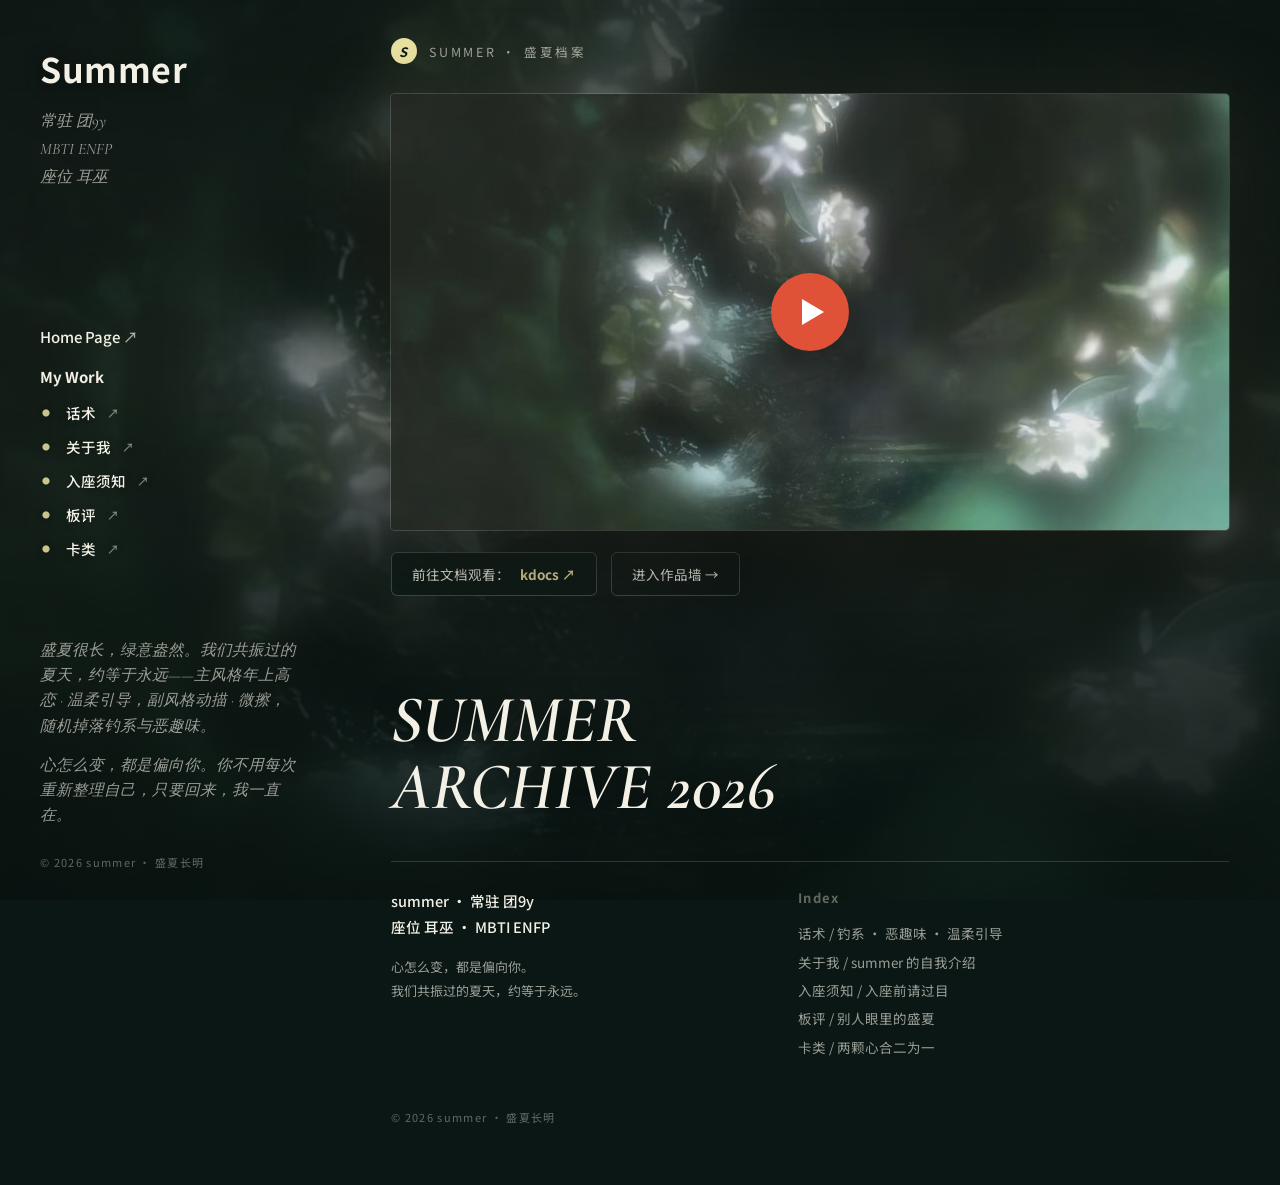
==== commit 8b3e6d15: "v3: 双页结构 — 暗色 SHOWREEL 首页 + 亮色网格作品墙，严格贴近 Leyang 排版" ====
--- a/index.html
+++ b/index.html
@@ -9,11 +9,11 @@
 <link rel="preconnect" href="https://fonts.gstatic.com" crossorigin>
 <link href="https://fonts.googleapis.com/css2?family=Cormorant+Garamond:ital,wght@0,500;0,600;1,500;1,600&family=Noto+Sans+SC:wght@400;500;700&display=swap" rel="stylesheet">
 <link rel="icon" href="data:image/svg+xml,%3Csvg xmlns='http://www.w3.org/2000/svg' viewBox='0 0 64 64'%3E%3Crect width='64' height='64' rx='14' fill='%230d3f4a'/%3E%3Ctext x='32' y='44' font-family='Georgia' font-style='italic' font-size='34' fill='%23f4f1e8' text-anchor='middle'%3ES%3C/text%3E%3C/svg%3E">
-<link rel="stylesheet" href="assets/v2/style.css">
+<link rel="stylesheet" href="assets/v3/style.css">
 </head>
-<body id="top">
+<body class="home" id="top">
 
-  <!-- ══ 左侧固定侧栏（透明，暗底图透出） ══ -->
+  <!-- ══ 左侧固定侧栏（暗） ══ -->
   <aside class="side">
     <div class="side-top">
       <h1 class="name">Summer</h1>
@@ -21,13 +21,13 @@
     </div>
 
     <nav class="menu">
-      <a class="home" href="#top">Home Page <span>↗</span></a>
+      <a class="home-link" href="#top">Home Page <span>↗</span></a>
       <span class="mw">My Work</span>
-      <a class="item" href="https://www.kdocs.cn/l/cnFs3dIdDWgi" target="_blank" rel="noopener"><i>●</i>话术 <span>↗</span></a>
-      <a class="item" href="https://www.kdocs.cn/l/crAFPtKs0fEg" target="_blank" rel="noopener"><i>●</i>关于我 <span>↗</span></a>
-      <a class="item" href="https://www.kdocs.cn/l/crAFPtKs0fEg" target="_blank" rel="noopener"><i>●</i>入座须知 <span>↗</span></a>
-      <a class="item" href="https://www.kdocs.cn/l/chiHUwOdiJny" target="_blank" rel="noopener"><i>●</i>板评 <span>↗</span></a>
-      <a class="item" href="https://www.kdocs.cn/l/cvy4T6u420QU" target="_blank" rel="noopener"><i>●</i>卡类 <span>↗</span></a>
+      <a class="item" href="work.html#ju1"><i>●</i>话术 <span>↗</span></a>
+      <a class="item" href="work.html#ju2"><i>●</i>关于我 <span>↗</span></a>
+      <a class="item" href="work.html#ju3"><i>●</i>入座须知 <span>↗</span></a>
+      <a class="item" href="work.html#ju5"><i>●</i>板评 <span>↗</span></a>
+      <a class="item" href="work.html#ju6"><i>●</i>卡类 <span>↗</span></a>
     </nav>
 
     <div class="bio">
@@ -38,75 +38,35 @@
     <span class="copy">© 2026 summer · 盛夏长明</span>
   </aside>
 
-  <!-- ══ 右侧主舞台 ══ -->
+  <!-- ══ 右侧：暗色 SHOWREEL 首页 ══ -->
   <main class="stage">
 
-    <!-- ① 刊头大卡（参考①：大作品卡 + 下方左右说明行） -->
-    <section class="feature" id="work-1">
-      <a class="frame" href="https://www.kdocs.cn/l/cnFs3dIdDWgi" target="_blank" rel="noopener">
-        <img src="assets/v2/seedcase.jpg" alt="Seed Case · 青蓝海报">
-      </a>
-      <div class="cap">
-        <div class="cap-meta">卷一 · 话术<br><span>kdocs.cn/l/cnFs3dIdDWgi</span></div>
-        <div class="cap-txt">
-          <p>「Seed Case」是把想说的话装进种壳里——钓系、恶趣味、温柔引导，哪一种语气，都是偏向你的理由。慢慢说，不着急，我在听。</p>
-        </div>
-      </div>
-    </section>
+    <div class="reel-head"><i class="dot"></i>SUMMER · 盛夏档案</div>
 
-    <!-- ② 密集网格（参考②：三列作品墙 + 通栏宽幅） -->
-    <section class="wall" id="work-2">
-      <div class="grid">
-        <a class="tile" href="https://www.kdocs.cn/l/crAFPtKs0fEg" target="_blank" rel="noopener">
-          <img src="assets/v2/chair.jpg" alt="白椅与花影">
-          <span class="tag">卷二 · 关于我 ↗</span>
-        </a>
-        <a class="tile" href="https://www.kdocs.cn/l/crAFPtKs0fEg" target="_blank" rel="noopener">
-          <img src="assets/v2/watercolor.jpg" alt="黄绿水色">
-          <span class="tag">卷三 · 入座须知 ↗</span>
-        </a>
-        <a class="tile" href="https://www.kdocs.cn/l/chiHUwOdiJny" target="_blank" rel="noopener">
-          <img src="assets/v2/leaves.jpg" alt="青叶光影">
-          <span class="tag">卷五 · 板评 ↗</span>
-        </a>
-        <a class="tile wide" href="https://www.kdocs.cn/l/cvy4T6u420QU" target="_blank" rel="noopener">
-          <img src="assets/v2/marble.jpg" alt="盛夏长明 · 绿意纹样">
-          <span class="tag">卷六 · 卡类 ↗</span>
-        </a>
-      </div>
-      <div class="cap">
-        <div class="cap-meta">卷二 — 卷六<br><span>kdocs.cn 文档索引</span></div>
-        <div class="cap-txt">
-          <p>关于我 · 入座须知 · 板评 · 卡类——四卷文档，一座盛夏。每一卷都从「好久不見」开始，到「偏向你」结束。</p>
-        </div>
-      </div>
-    </section>
+    <a class="player" href="https://www.kdocs.cn/l/crAFPtKs0fEg" target="_blank" rel="noopener">
+      <img src="assets/v2/dark-bloom.jpg" alt="暗夜花影">
+      <span class="play"><b></b></span>
+    </a>
 
-    <!-- ③ 暗色档案带（参考③：暗底 + 居中媒体卡 + 底部 Index） -->
-    <section class="reel" id="work-3">
-      <div class="reel-head"><i class="dot"></i>SUMMER · 盛夏档案</div>
-      <a class="player" href="https://www.kdocs.cn/l/crAFPtKs0fEg" target="_blank" rel="noopener">
-        <img src="assets/v2/dark-bloom.jpg" alt="暗夜花影">
-        <span class="play"><b></b></span>
-        <span class="reel-name">盛夏总档 · 打开原文 ↗</span>
-      </a>
-    </section>
+    <div class="goto-row">
+      <a class="goto" href="https://www.kdocs.cn/l/crAFPtKs0fEg" target="_blank" rel="noopener">前往文档观看：<b>kdocs ↗</b></a>
+      <a class="goto ghost" href="work.html">进入作品墙 →</a>
+    </div>
 
-    <!-- ④ 页脚（参考③底部：大斜体标题 + 左信息右 Index） -->
     <footer class="foot">
       <h2 class="f-title">SUMMER<br>ARCHIVE 2026</h2>
       <div class="f-cols">
         <div class="f-left">
-          <b>summer · 常驻 团9y</b>
-          <p>心怎么变，都是偏向你。<br>我们共振过的夏天，约等于永远。</p>
+          <p class="f-line">summer · 常驻 团9y<br>座位 耳巫 · MBTI ENFP</p>
+          <p class="f-quote">心怎么变，都是偏向你。<br>我们共振过的夏天，约等于永远。</p>
         </div>
         <div class="f-index">
           <b>Index</b>
-          <a href="https://www.kdocs.cn/l/cnFs3dIdDWgi" target="_blank" rel="noopener">话术 / 钓系 · 恶趣味 · 温柔引导</a>
-          <a href="https://www.kdocs.cn/l/crAFPtKs0fEg" target="_blank" rel="noopener">关于我 / summer 的自我介绍</a>
-          <a href="https://www.kdocs.cn/l/crAFPtKs0fEg" target="_blank" rel="noopener">入座须知 / 入座前请过目</a>
-          <a href="https://www.kdocs.cn/l/chiHUwOdiJny" target="_blank" rel="noopener">板评 / 别人眼里的盛夏</a>
-          <a href="https://www.kdocs.cn/l/cvy4T6u420QU" target="_blank" rel="noopener">卡类 / 两颗心合二为一</a>
+          <a href="work.html#ju1">话术 / 钓系 · 恶趣味 · 温柔引导</a>
+          <a href="work.html#ju2">关于我 / summer 的自我介绍</a>
+          <a href="work.html#ju3">入座须知 / 入座前请过目</a>
+          <a href="work.html#ju5">板评 / 别人眼里的盛夏</a>
+          <a href="work.html#ju6">卡类 / 两颗心合二为一</a>
         </div>
       </div>
       <div class="foot-end">© 2026 summer · 盛夏长明</div>
--- a/assets/v3/style.css
+++ b/assets/v3/style.css
@@ -0,0 +1,299 @@
+/* ═══════════════════════════════════════════════════════
+   Summer Atelier v3 — 参考 Leyang Zhang 作品集排版（双页）
+   首页 index = 暗色 SHOWREEL（暗底图）
+   作品墙 work = 亮色渐变侧栏 + 密集网格
+   ═══════════════════════════════════════════════════════ */
+
+:root{
+  --side-w: 340px;
+  --ink: #f3f0e6;
+  --ink-dim: rgba(243,240,230,.62);
+  --ink-faint: rgba(243,240,230,.38);
+  --gold: #e9e2a2;
+  --radius: 4px;
+}
+
+*{ margin:0; padding:0; box-sizing:border-box; }
+html{ scroll-behavior:smooth; }
+body{ font-family:'Noto Sans SC', sans-serif; min-height:100vh; }
+
+/* ═══════════ 主题：暗色首页 ═══════════ */
+body.home{
+  color:var(--ink);
+  background:#0a1714;
+}
+body.home::before{
+  content:"";
+  position:fixed; inset:0; z-index:-2;
+  background:url("../v2/dark-bloom.jpg") center / cover no-repeat;
+}
+body.home::after{
+  content:"";
+  position:fixed; inset:0; z-index:-1;
+  background:
+    radial-gradient(120% 90% at 18% 40%, rgba(6,18,15,.26) 0%, rgba(6,18,15,.6) 62%, rgba(4,12,10,.82) 100%),
+    linear-gradient(180deg, rgba(5,14,12,.44) 0%, rgba(5,14,12,.36) 45%, rgba(4,11,9,.72) 100%);
+}
+
+/* ═══════════ 主题：亮色作品墙 ═══════════ */
+body.work{
+  color:#22241a;
+  background:linear-gradient(160deg, #f2ecd0 0%, #e9e2bd 38%, #b8b183 78%, #6e6b46 100%);
+  background-attachment:fixed;
+}
+
+/* ═══════════ 侧栏 ═══════════ */
+.side{
+  position:fixed;
+  top:0; left:0; bottom:0;
+  width:var(--side-w);
+  padding:44px 40px 30px;
+  display:flex;
+  flex-direction:column;
+  z-index:20;
+}
+.name{
+  font-size:34px; font-weight:700; letter-spacing:.5px;
+  margin-bottom:14px;
+}
+.roles{
+  font-family:'Cormorant Garamond', serif;
+  font-style:italic;
+  font-size:16px; line-height:1.75;
+}
+body.home .name{ color:var(--ink); text-shadow:0 2px 18px rgba(0,0,0,.45); }
+body.home .roles{ color:var(--ink-dim); }
+body.work .name{ color:#fdfbf2; text-shadow:0 1px 12px rgba(60,58,30,.35); }
+body.work .roles{ color:rgba(253,251,242,.75); }
+
+.menu{ margin-top:15vh; display:flex; flex-direction:column; gap:9px; }
+.home-link{
+  font-size:15px; font-weight:500;
+  margin-bottom:10px; width:fit-content;
+  text-decoration:none;
+}
+.home-link span{ opacity:.7; transition:.25s; display:inline-block; }
+.home-link:hover span{ transform:translate(3px,-3px); }
+.mw{ font-size:15px; font-weight:700; margin-bottom:4px; }
+.menu .item{
+  display:flex; align-items:center; gap:11px;
+  font-size:14.5px; font-weight:500;
+  padding:2px 0 2px 26px;
+  position:relative; width:fit-content;
+  text-decoration:none;
+  transition:.25s;
+}
+.menu .item i{
+  position:absolute; left:2px;
+  font-size:8px; font-style:normal;
+  opacity:.85;
+}
+.menu .item span{ opacity:.55; font-size:12px; transition:.25s; display:inline-block; }
+.menu .item:hover span{ transform:translate(3px,-3px); opacity:1; }
+
+body.home .home-link{ color:var(--ink); }
+body.home .mw{ color:var(--ink); }
+body.home .item{ color:var(--ink); text-shadow:0 1px 10px rgba(0,0,0,.4); }
+body.home .item i{ color:var(--gold); }
+body.home .item:hover, body.home .item.active{ color:var(--gold); }
+
+body.work .home-link{ color:#22241a; }
+body.work .mw{ color:#181a10; }
+body.work .item{ color:#22241a; }
+body.work .item i{ color:#181a10; }
+body.work .item:hover, body.work .item.active{ color:#000; font-weight:700; }
+
+.bio{
+  margin-top:auto; padding-top:40px;
+  font-family:'Cormorant Garamond', serif;
+  font-style:italic;
+  font-size:15.5px; line-height:1.62;
+  display:flex; flex-direction:column; gap:14px;
+}
+body.home .bio{ color:var(--ink-dim); }
+body.work .bio{ color:#26281a; }
+.copy{ margin-top:26px; font-size:11px; letter-spacing:.12em; }
+body.home .copy{ color:var(--ink-faint); }
+body.work .copy{ color:rgba(24,26,16,.5); }
+
+/* ═══════════ 主舞台 ═══════════ */
+.stage{
+  margin-left:var(--side-w);
+  padding:0 4vw 60px;
+  min-height:100vh;
+  display:flex;
+  flex-direction:column;
+}
+
+/* ── 首页：SHOWREEL ── */
+body.home .stage{ gap:0; }
+.reel-head{
+  display:flex; align-items:center; gap:12px;
+  padding:38px 0 30px;
+  font-size:12.5px; letter-spacing:.22em;
+  color:var(--ink-dim);
+}
+.reel-head .dot{
+  width:26px; height:26px; border-radius:50%;
+  background:var(--gold);
+  display:inline-flex; align-items:center; justify-content:center;
+}
+.reel-head .dot::after{ content:"S"; font-size:13px; font-weight:700; color:#0a1714; }
+
+.player{
+  position:relative;
+  display:block;
+  max-width:920px;
+  width:100%;
+  margin:0 auto;
+  border-radius:var(--radius);
+  overflow:hidden;
+  box-shadow:0 0 0 1px rgba(243,240,230,.16), 0 0 100px rgba(233,226,162,.10), 0 34px 90px rgba(0,0,0,.6);
+}
+.player img{ width:100%; height:auto; display:block; opacity:.9; transition:opacity .5s, transform 1.1s; }
+.player:hover img{ opacity:1; transform:scale(1.012); }
+.player .play{
+  position:absolute; top:50%; left:50%;
+  width:78px; height:78px;
+  transform:translate(-50%,-50%);
+  border-radius:50%;
+  background:#e05238;
+  display:flex; align-items:center; justify-content:center;
+  box-shadow:0 14px 40px rgba(0,0,0,.5);
+  transition:.35s;
+}
+.player:hover .play{ transform:translate(-50%,-50%) scale(1.08); }
+.player .play b{
+  width:0; height:0;
+  border-left:22px solid #fff;
+  border-top:13px solid transparent;
+  border-bottom:13px solid transparent;
+  margin-left:6px;
+}
+
+.goto-row{
+  max-width:920px; width:100%;
+  margin:0 auto;
+  display:flex; gap:14px;
+  padding:22px 0 0;
+}
+.goto{
+  display:inline-flex; align-items:center; gap:10px;
+  padding:11px 20px;
+  border-radius:6px;
+  font-size:13.5px;
+  text-decoration:none;
+  background:#101d19;
+  color:var(--ink);
+  border:1px solid rgba(243,240,230,.22);
+  transition:.25s;
+}
+.goto b{ color:var(--gold); font-weight:700; }
+.goto:hover{ border-color:var(--gold); transform:translateY(-2px); }
+.goto.ghost{ background:transparent; }
+.goto.ghost:hover{ color:var(--gold); }
+
+/* 首页页脚 */
+body.home .foot{ margin-top:auto; padding-top:90px; }
+.f-title{
+  font-family:'Cormorant Garamond', serif;
+  font-style:italic; font-weight:600;
+  font-size:clamp(38px, 5.2vw, 70px);
+  line-height:1.02;
+  margin-bottom:40px;
+  text-shadow:0 2px 24px rgba(0,0,0,.5);
+}
+.f-cols{
+  display:grid;
+  grid-template-columns:1fr 1.2fr;
+  gap:48px;
+  padding-top:26px;
+  border-top:1px solid rgba(243,240,230,.16);
+}
+.f-left .f-line{ font-size:14.5px; font-weight:500; line-height:1.8; }
+.f-left .f-quote{ margin-top:14px; font-size:13px; line-height:1.9; color:var(--ink-dim); }
+.f-index b{ display:block; font-size:13px; letter-spacing:.1em; color:var(--ink-faint); margin-bottom:12px; }
+.f-index a{
+  display:block; width:fit-content;
+  color:var(--ink-dim); text-decoration:none;
+  font-size:13.5px; line-height:2.1;
+  transition:.25s;
+}
+.f-index a:hover{ color:var(--gold); transform:translateX(4px); }
+.foot-end{ margin-top:48px; font-size:11px; letter-spacing:.12em; color:var(--ink-faint); }
+
+/* ── 作品墙：网格 ── */
+body.work .stage{ padding-top:44px; gap:34px; }
+.wall{ display:flex; flex-direction:column; gap:22px; }
+.row{ display:grid; grid-template-columns:repeat(3, 1fr); gap:22px; }
+.tile{
+  position:relative;
+  display:block;
+  height:50vh;
+  overflow:hidden;
+  border-radius:var(--radius);
+  background:#101510;
+  box-shadow:0 20px 50px rgba(30,30,12,.35);
+}
+.row .tile img{ width:100%; height:100%; object-fit:cover; display:block; transition:transform .9s cubic-bezier(.2,.7,.2,1); }
+.tile:hover img{ transform:scale(1.05); }
+.tile .tag{
+  position:absolute; left:14px; bottom:14px;
+  padding:7px 13px;
+  font-size:12px; letter-spacing:.05em;
+  color:#f3f0e6;
+  background:rgba(10,16,12,.66);
+  backdrop-filter:blur(6px);
+  border-radius:99px;
+  opacity:0; transform:translateY(8px);
+  transition:.35s;
+}
+.tile:hover .tag{ opacity:1; transform:translateY(0); }
+.tile.pulse{ animation:pulse 1.2s ease-in-out 2; }
+@keyframes pulse{
+  0%,100%{ box-shadow:0 20px 50px rgba(30,30,12,.35); }
+  50%{ box-shadow:0 0 0 4px #fff9d9, 0 0 60px rgba(233,226,162,.9); }
+}
+.menu .item.active{ position:relative; }
+.menu .item.active::after{
+  content:"";
+  position:absolute; left:0; right:auto; bottom:-2px;
+  width:18px; height:2px; background:currentColor;
+}
+
+.cap{
+  display:grid;
+  grid-template-columns:200px 1fr;
+  gap:36px;
+  padding:6px 4px 0;
+  max-width:980px;
+}
+.cap-meta{ font-size:11.5px; line-height:1.8; letter-spacing:.06em; color:rgba(24,26,16,.45); }
+.cap-txt p{ font-size:13.5px; line-height:1.85; color:rgba(24,26,16,.72); max-width:560px; }
+.w-foot{ margin-top:auto; padding-top:46px; font-size:11px; letter-spacing:.12em; color:rgba(24,26,16,.45); }
+
+/* ═══════════ 移动端 ═══════════ */
+@media (max-width: 1060px){
+  :root{ --side-w:0px; }
+  .side{ position:static; width:100%; padding:36px 24px 8px; }
+  .menu{ margin-top:30px; }
+  .bio{ margin-top:26px; padding-top:22px; }
+  body.home .bio{ border-top:1px solid rgba(243,240,230,.14); }
+  body.work .bio{ border-top:1px solid rgba(24,26,16,.2); }
+  .copy{ display:none; }
+  .stage{ margin-left:0; padding:26px 24px 50px; }
+  body.home .stage{ padding-top:8px; }
+  body.home .foot{ padding-top:64px; }
+  .reel-head{ padding-top:14px; }
+  .goto-row{ flex-wrap:wrap; }
+  .f-cols{ grid-template-columns:1fr; gap:30px; }
+  body.work .stage{ padding-top:22px; }
+  .row{ grid-template-columns:repeat(2, 1fr); gap:14px; }
+  .tile{ height:44vh; }
+  .tile .tag{ opacity:1; transform:none; }
+  .cap{ grid-template-columns:1fr; gap:12px; }
+}
+@media (max-width: 560px){
+  .row{ grid-template-columns:1fr; }
+  .tile{ height:60vw; min-height:240px; }
+}
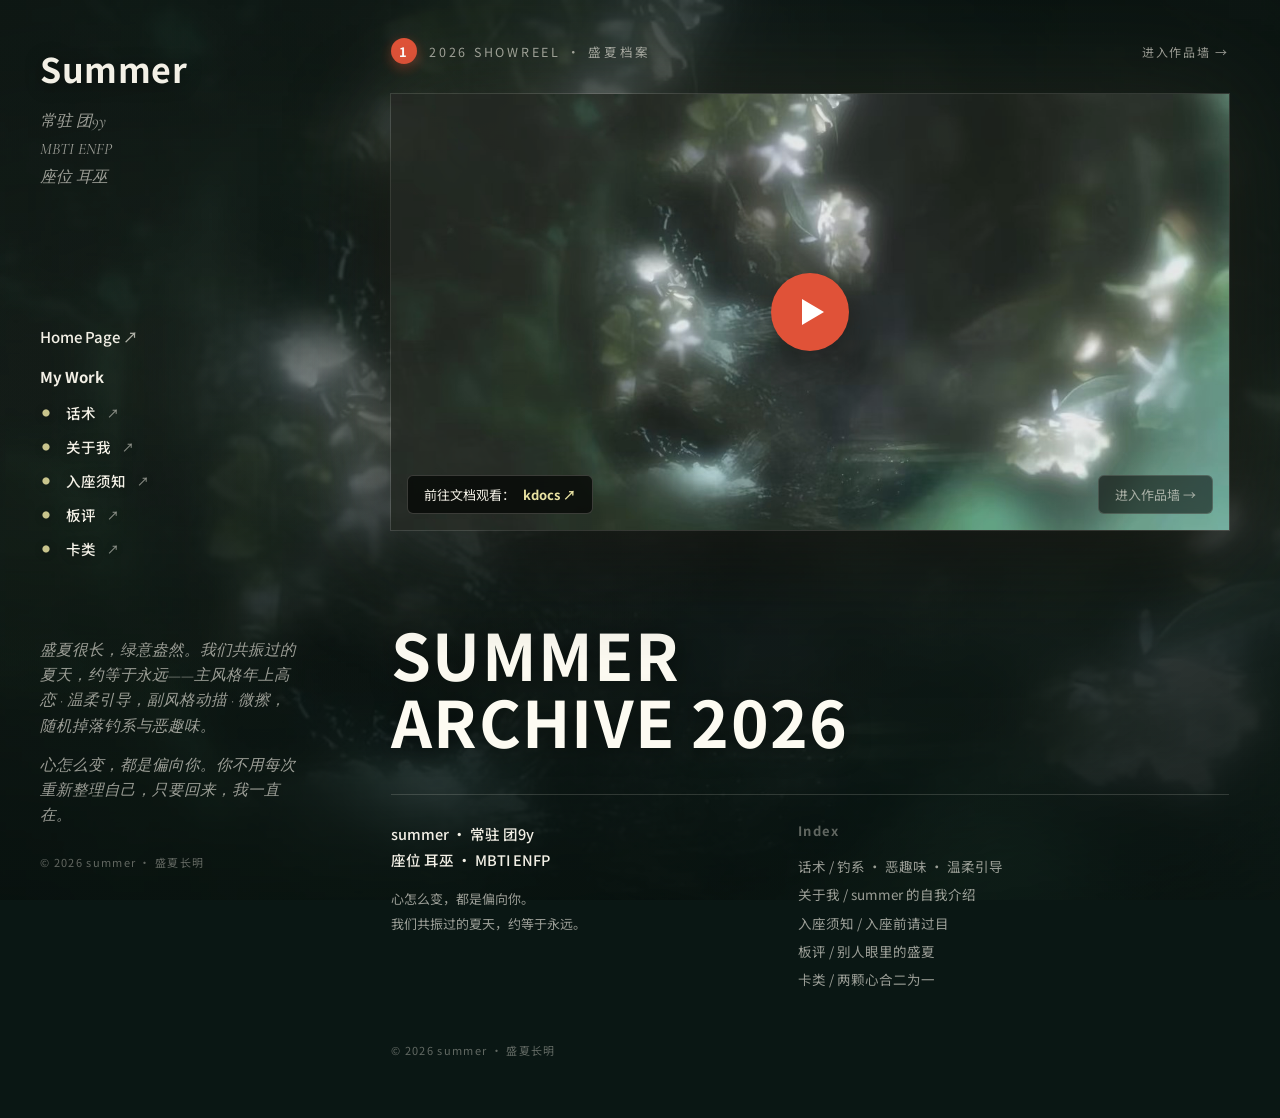
==== commit f30fb755: "v4: 再次对照 Leyang 参考迭代 — 作品墙平贴拼贴风 + 首页胶囊入卡 + 橙红圆点 + 粗无衬线页脚" ====
--- a/index.html
+++ b/index.html
@@ -9,7 +9,7 @@
 <link rel="preconnect" href="https://fonts.gstatic.com" crossorigin>
 <link href="https://fonts.googleapis.com/css2?family=Cormorant+Garamond:ital,wght@0,500;0,600;1,500;1,600&family=Noto+Sans+SC:wght@400;500;700&display=swap" rel="stylesheet">
 <link rel="icon" href="data:image/svg+xml,%3Csvg xmlns='http://www.w3.org/2000/svg' viewBox='0 0 64 64'%3E%3Crect width='64' height='64' rx='14' fill='%230d3f4a'/%3E%3Ctext x='32' y='44' font-family='Georgia' font-style='italic' font-size='34' fill='%23f4f1e8' text-anchor='middle'%3ES%3C/text%3E%3C/svg%3E">
-<link rel="stylesheet" href="assets/v3/style.css">
+<link rel="stylesheet" href="assets/v4/style.css">
 </head>
 <body class="home" id="top">
 
@@ -41,17 +41,14 @@
   <!-- ══ 右侧：暗色 SHOWREEL 首页 ══ -->
   <main class="stage">
 
-    <div class="reel-head"><i class="dot"></i>SUMMER · 盛夏档案</div>
+    <div class="reel-head"><i class="dot">1</i>2026 SHOWREEL · 盛夏档案<a class="wall-link" href="work.html">进入作品墙 →</a></div>
 
     <a class="player" href="https://www.kdocs.cn/l/crAFPtKs0fEg" target="_blank" rel="noopener">
       <img src="assets/v2/dark-bloom.jpg" alt="暗夜花影">
       <span class="play"><b></b></span>
+      <span class="pill">前往文档观看：<b>kdocs ↗</b></span>
+      <span class="pill-wall">进入作品墙 →</span>
     </a>
-
-    <div class="goto-row">
-      <a class="goto" href="https://www.kdocs.cn/l/crAFPtKs0fEg" target="_blank" rel="noopener">前往文档观看：<b>kdocs ↗</b></a>
-      <a class="goto ghost" href="work.html">进入作品墙 →</a>
-    </div>
 
     <footer class="foot">
       <h2 class="f-title">SUMMER<br>ARCHIVE 2026</h2>
--- a/assets/v4/style.css
+++ b/assets/v4/style.css
@@ -0,0 +1,321 @@
+/* ═══════════════════════════════════════════════════════
+   Summer Atelier v4 — 再次对照 Leyang Zhang 参考图迭代
+   ① 作品墙改平贴拼贴：无圆角无阴影、米白间隙、横幅比例
+   ② 首页「前往文档观看」胶囊移入播放卡内左下角
+   ③ 页脚大字改粗无衬线；顶部胶囊改橙红圆点
+   ═══════════════════════════════════════════════════════ */
+
+:root{
+  --side-w: 340px;
+  --ink: #f3f0e6;
+  --ink-dim: rgba(243,240,230,.62);
+  --ink-faint: rgba(243,240,230,.38);
+  --gold: #e9e2a2;
+  --accent: #e05238;
+  --radius: 0px;
+}
+
+*{ margin:0; padding:0; box-sizing:border-box; }
+html{ scroll-behavior:smooth; }
+body{ font-family:'Noto Sans SC', sans-serif; min-height:100vh; }
+
+/* ═══════════ 主题：暗色首页 ═══════════ */
+body.home{
+  color:var(--ink);
+  background:#0a1714;
+}
+body.home::before{
+  content:"";
+  position:fixed; inset:0; z-index:-2;
+  background:url("../v2/dark-bloom.jpg") center / cover no-repeat;
+}
+body.home::after{
+  content:"";
+  position:fixed; inset:0; z-index:-1;
+  background:
+    radial-gradient(120% 90% at 18% 40%, rgba(6,18,15,.26) 0%, rgba(6,18,15,.6) 62%, rgba(4,12,10,.82) 100%),
+    linear-gradient(180deg, rgba(5,14,12,.44) 0%, rgba(5,14,12,.36) 45%, rgba(4,11,9,.72) 100%);
+}
+
+/* ═══════════ 主题：亮色作品墙（垂直渐变，底部压暗） ═══════════ */
+body.work{
+  color:#22241a;
+  background:linear-gradient(180deg, #f6f0d2 0%, #eae3bd 40%, #b5b184 76%, #5c5936 100%);
+  background-attachment:fixed;
+}
+
+/* ═══════════ 侧栏 ═══════════ */
+.side{
+  position:fixed;
+  top:0; left:0; bottom:0;
+  width:var(--side-w);
+  padding:44px 40px 30px;
+  display:flex;
+  flex-direction:column;
+  z-index:20;
+}
+.name{
+  font-size:34px; font-weight:700; letter-spacing:.5px;
+  margin-bottom:14px;
+}
+.roles{
+  font-family:'Cormorant Garamond', serif;
+  font-style:italic;
+  font-size:16px; line-height:1.75;
+}
+body.home .name{ color:var(--ink); text-shadow:0 2px 18px rgba(0,0,0,.45); }
+body.home .roles{ color:var(--ink-dim); }
+body.work .name{ color:#fdfbf2; text-shadow:0 1px 12px rgba(60,58,30,.35); }
+body.work .roles{ color:rgba(253,251,242,.75); }
+
+.menu{ margin-top:15vh; display:flex; flex-direction:column; gap:9px; }
+.home-link{
+  font-size:15px; font-weight:500;
+  margin-bottom:10px; width:fit-content;
+  text-decoration:none;
+}
+.home-link span{ opacity:.7; transition:.25s; display:inline-block; }
+.home-link:hover span{ transform:translate(3px,-3px); }
+.mw{ font-size:15px; font-weight:700; margin-bottom:4px; }
+.menu .item{
+  display:flex; align-items:center; gap:11px;
+  font-size:14.5px; font-weight:500;
+  padding:2px 0 2px 26px;
+  position:relative; width:fit-content;
+  text-decoration:none;
+  transition:.25s;
+}
+.menu .item i{
+  position:absolute; left:2px;
+  font-size:8px; font-style:normal;
+  opacity:.85;
+}
+.menu .item span{ opacity:.55; font-size:12px; transition:.25s; display:inline-block; }
+.menu .item:hover span{ transform:translate(3px,-3px); opacity:1; }
+
+body.home .home-link{ color:var(--ink); }
+body.home .mw{ color:var(--ink); }
+body.home .item{ color:var(--ink); text-shadow:0 1px 10px rgba(0,0,0,.4); }
+body.home .item i{ color:var(--gold); }
+body.home .item:hover, body.home .item.active{ color:var(--gold); }
+
+body.work .home-link{ color:#22241a; }
+body.work .mw{ color:#181a10; }
+body.work .item{ color:#22241a; }
+body.work .item i{ color:#181a10; }
+body.work .item:hover, body.work .item.active{ color:#000; font-weight:700; }
+
+.bio{
+  margin-top:auto; padding-top:40px;
+  font-family:'Cormorant Garamond', serif;
+  font-style:italic;
+  font-size:15.5px; line-height:1.62;
+  display:flex; flex-direction:column; gap:14px;
+}
+body.home .bio{ color:var(--ink-dim); }
+body.work .bio{ color:#26281a; }
+.copy{ margin-top:26px; font-size:11px; letter-spacing:.12em; }
+body.home .copy{ color:var(--ink-faint); }
+body.work .copy{ color:rgba(24,26,16,.5); }
+
+/* ═══════════ 主舞台 ═══════════ */
+.stage{
+  margin-left:var(--side-w);
+  padding:0 4vw 60px;
+  min-height:100vh;
+  display:flex;
+  flex-direction:column;
+}
+
+/* ── 首页：SHOWREEL ── */
+body.home .stage{ gap:0; }
+.reel-head{
+  display:flex; align-items:center; gap:12px;
+  padding:38px 0 30px;
+  font-size:12.5px; letter-spacing:.22em;
+  color:var(--ink-dim);
+}
+.reel-head .dot{
+  width:26px; height:26px; border-radius:50%;
+  background:var(--accent);
+  display:inline-flex; align-items:center; justify-content:center;
+  font-style:normal; font-size:13px; font-weight:700; color:#fff;
+  box-shadow:0 4px 14px rgba(224,82,56,.4);
+}
+.reel-head .wall-link{
+  margin-left:auto;
+  font-size:12px; letter-spacing:.14em;
+  color:var(--ink-dim); text-decoration:none;
+  transition:.25s;
+}
+.reel-head .wall-link:hover{ color:var(--gold); }
+
+.player{
+  position:relative;
+  display:block;
+  max-width:920px;
+  width:100%;
+  margin:0 auto;
+  overflow:hidden;
+  box-shadow:0 0 0 1px rgba(243,240,230,.14), 0 0 100px rgba(233,226,162,.10), 0 34px 90px rgba(0,0,0,.6);
+}
+.player img{ width:100%; height:auto; display:block; opacity:.9; transition:opacity .5s, transform 1.1s; }
+.player:hover img{ opacity:1; transform:scale(1.012); }
+.player .play{
+  position:absolute; top:50%; left:50%;
+  width:78px; height:78px;
+  transform:translate(-50%,-50%);
+  border-radius:50%;
+  background:var(--accent);
+  display:flex; align-items:center; justify-content:center;
+  box-shadow:0 14px 40px rgba(0,0,0,.5);
+  transition:.35s;
+}
+.player:hover .play{ transform:translate(-50%,-50%) scale(1.08); }
+.player .play b{
+  width:0; height:0;
+  border-left:22px solid #fff;
+  border-top:13px solid transparent;
+  border-bottom:13px solid transparent;
+  margin-left:6px;
+}
+/* 卡内左下胶囊（对应参考图「前往平台观看」） */
+.player .pill{
+  position:absolute; left:16px; bottom:16px;
+  display:inline-flex; align-items:center; gap:8px;
+  padding:9px 16px;
+  border-radius:6px;
+  background:rgba(8,10,8,.82);
+  backdrop-filter:blur(6px);
+  border:1px solid rgba(243,240,230,.2);
+  color:var(--ink);
+  font-size:13px;
+  transition:.25s;
+}
+.player .pill b{ color:var(--gold); font-weight:700; }
+.player:hover .pill{ border-color:var(--gold); }
+/* 卡内右下：进入作品墙 */
+.player .pill-wall{
+  position:absolute; right:16px; bottom:16px;
+  display:inline-flex; align-items:center; gap:8px;
+  padding:9px 16px;
+  border-radius:6px;
+  background:rgba(8,10,8,.55);
+  backdrop-filter:blur(6px);
+  border:1px solid rgba(243,240,230,.16);
+  color:var(--ink-dim);
+  font-size:13px;
+  transition:.25s;
+}
+.player:hover .pill-wall{ color:var(--gold); border-color:rgba(233,226,162,.5); }
+
+/* 首页页脚 */
+body.home .foot{ margin-top:auto; padding-top:90px; }
+.f-title{
+  font-family:'Noto Sans SC', sans-serif;
+  font-weight:700;
+  font-size:clamp(36px, 5vw, 66px);
+  line-height:1.05;
+  letter-spacing:.02em;
+  margin-bottom:40px;
+  color:#fdfbf2;
+  text-shadow:0 2px 24px rgba(0,0,0,.55);
+}
+.f-cols{
+  display:grid;
+  grid-template-columns:1fr 1.2fr;
+  gap:48px;
+  padding-top:26px;
+  border-top:1px solid rgba(243,240,230,.16);
+}
+.f-left .f-line{ font-size:14.5px; font-weight:500; line-height:1.8; }
+.f-left .f-quote{ margin-top:14px; font-size:13px; line-height:1.9; color:var(--ink-dim); }
+.f-index b{ display:block; font-size:13px; letter-spacing:.1em; color:var(--ink-faint); margin-bottom:12px; }
+.f-index a{
+  display:block; width:fit-content;
+  color:var(--ink-dim); text-decoration:none;
+  font-size:13.5px; line-height:2.1;
+  transition:.25s;
+}
+.f-index a:hover{ color:var(--gold); transform:translateX(4px); }
+.foot-end{ margin-top:48px; font-size:11px; letter-spacing:.12em; color:var(--ink-faint); }
+
+/* ── 作品墙：平贴拼贴网格 ── */
+body.work .stage{ padding-top:44px; gap:34px; }
+.wall{
+  display:flex; flex-direction:column; gap:14px;
+  background:#f8f4e6;
+  padding:14px;
+}
+.row{ display:grid; grid-template-columns:repeat(3, 1fr); gap:14px; }
+.tile{
+  position:relative;
+  display:block;
+  aspect-ratio:4 / 3;
+  overflow:hidden;
+  background:#101510;
+}
+.row .tile img{ width:100%; height:100%; object-fit:cover; display:block; transition:transform .9s cubic-bezier(.2,.7,.2,1), filter .5s; }
+.tile:hover img{ transform:scale(1.04); }
+.tile .tag{
+  position:absolute; left:14px; bottom:14px;
+  padding:7px 13px;
+  font-size:12px; letter-spacing:.05em;
+  color:#f3f0e6;
+  background:rgba(10,16,12,.66);
+  backdrop-filter:blur(6px);
+  border-radius:99px;
+  opacity:0; transform:translateY(8px);
+  transition:.35s;
+}
+.tile:hover .tag{ opacity:1; transform:translateY(0); }
+.tile.pulse{ animation:pulse 1.2s ease-in-out 2; }
+@keyframes pulse{
+  0%,100%{ box-shadow:0 0 0 0 rgba(233,226,162,0); }
+  50%{ box-shadow:0 0 0 5px #fff9d9, 0 0 60px rgba(233,226,162,.95); }
+}
+.menu .item.active{ position:relative; }
+.menu .item.active::after{
+  content:"";
+  position:absolute; left:0; right:auto; bottom:-2px;
+  width:18px; height:2px; background:currentColor;
+}
+
+.cap{
+  display:grid;
+  grid-template-columns:200px 1fr;
+  gap:36px;
+  padding:6px 4px 0;
+  max-width:980px;
+}
+.cap-meta{ font-size:11.5px; line-height:1.8; letter-spacing:.06em; color:rgba(24,26,16,.45); }
+.cap-txt p{ font-size:13.5px; line-height:1.85; color:rgba(24,26,16,.72); max-width:560px; }
+.w-foot{ margin-top:auto; padding-top:46px; font-size:11px; letter-spacing:.12em; color:rgba(24,26,16,.45); }
+
+/* ═══════════ 移动端 ═══════════ */
+@media (max-width: 1060px){
+  :root{ --side-w:0px; }
+  .side{ position:static; width:100%; padding:36px 24px 8px; }
+  .menu{ margin-top:30px; }
+  .bio{ margin-top:26px; padding-top:22px; }
+  body.home .bio{ border-top:1px solid rgba(243,240,230,.14); }
+  body.work .bio{ border-top:1px solid rgba(24,26,16,.2); }
+  .copy{ display:none; }
+  .stage{ margin-left:0; padding:26px 24px 50px; }
+  body.home .stage{ padding-top:8px; }
+  body.home .foot{ padding-top:64px; }
+  .reel-head{ padding-top:14px; }
+  .reel-head .wall-link{ display:none; }
+  .f-cols{ grid-template-columns:1fr; gap:30px; }
+  body.work .stage{ padding-top:22px; }
+  .wall{ padding:10px; gap:10px; }
+  .row{ grid-template-columns:repeat(2, 1fr); gap:10px; }
+  .tile .tag{ opacity:1; transform:none; }
+  .player .pill, .player .pill-wall{ padding:7px 12px; font-size:12px; }
+  .cap{ grid-template-columns:1fr; gap:12px; }
+}
+@media (max-width: 560px){
+  .row{ grid-template-columns:1fr; }
+  .tile{ aspect-ratio:4 / 3; }
+  .player .pill-wall{ display:none; }
+}
